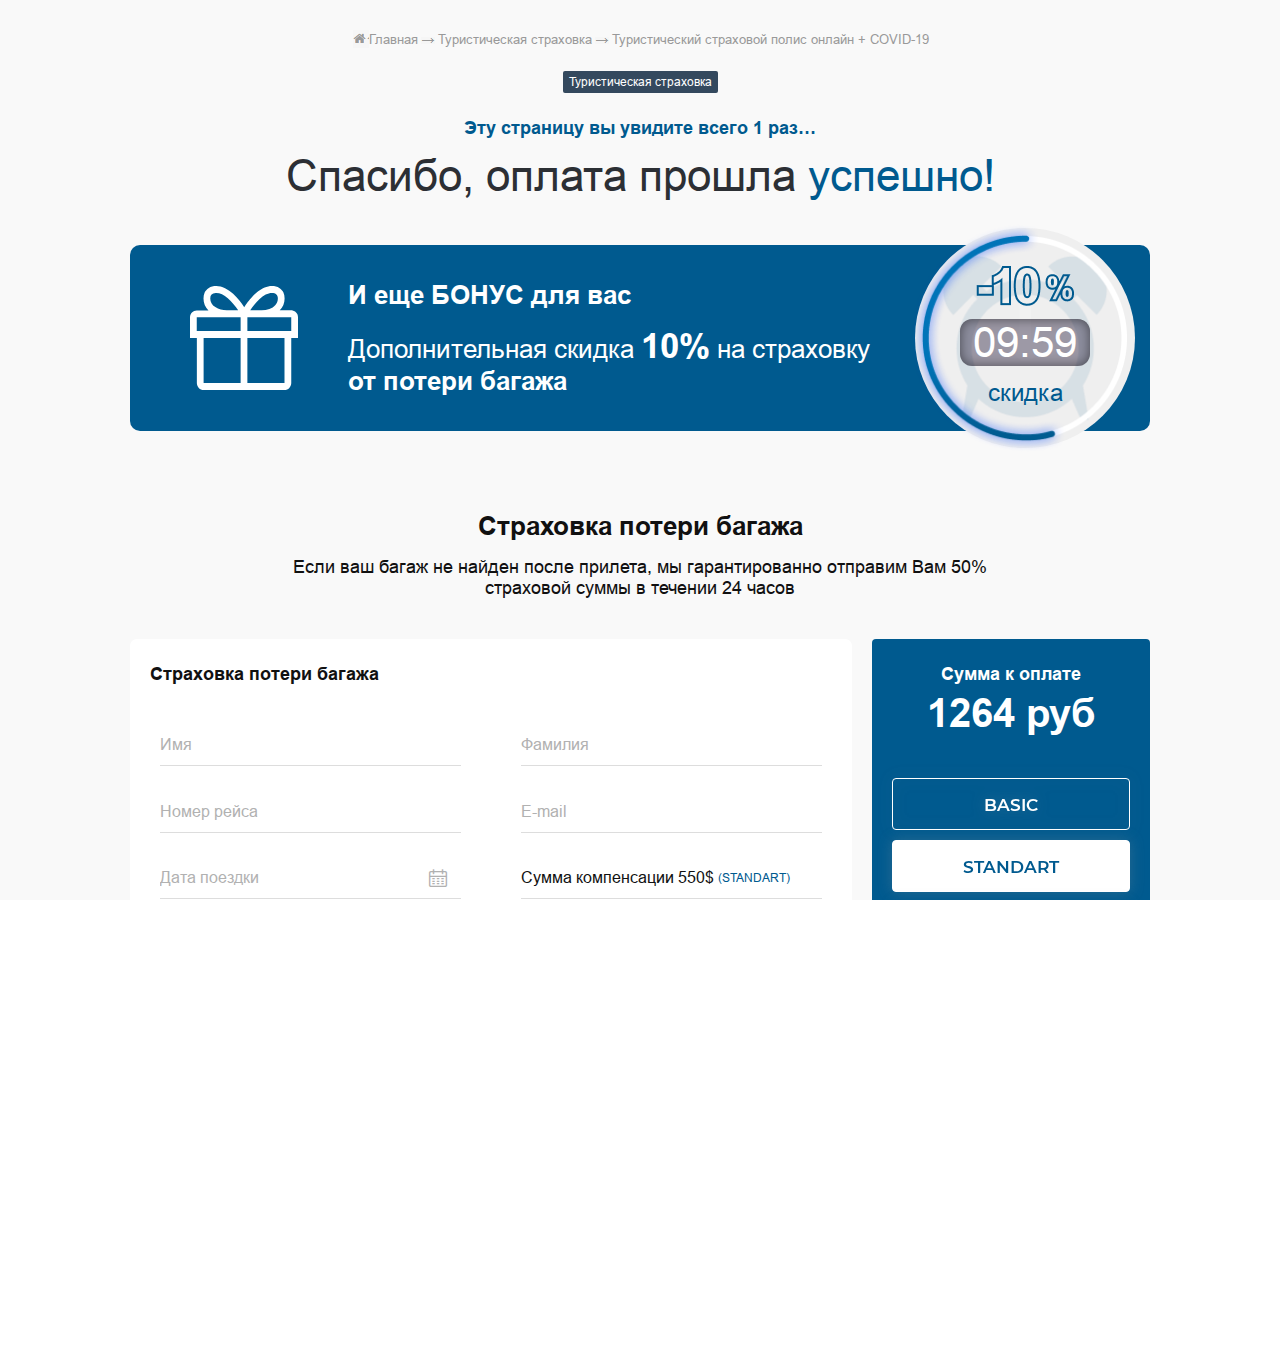
==== app/thank-you.html @ c6b610be "completed" ====
<!DOCTYPE html>
<html lang="ru">

<head>
	<meta charset="UTF-8">
	<meta name="viewport" content="width=device-width, initial-scale=1.0">
	<title>Главная</title>
	<link rel="stylesheet" href="css/style.min.css">
</head>

<body>

	<!-- WRAPPER start -->
	<div class="wrapper">

		<!-- MAIN start  -->
		<main class="main">

			<div class="container">

				<div class="breadcrumbs">
					<a href="#" class="breadcrumbs__link">Главная</a>
					<a href="#" class="breadcrumbs__link">Туристическая страховка</a>
					<a href="#" class="breadcrumbs__link">Туристический страховой полис онлайн + COVID-19</a>
				</div>

				<div class="banner">
					<p class="banner__short-descr h6">Туристическая страховка</p>
					<p class="banner__descr h4">Эту страницу вы увидите всего 1 раз…</p>
					<p class="banner__title h1">Спасибо, оплата прошла <span>успешно!</span>
					</p>

					<div class="bonus">
						<p class="bonus__title bonus__title--mobile h2">И еще БОНУС для вас</p>
						<div class="bonus__img">
							<img src="images/gift.svg" alt="">
						</div>
						<div class="bonus__text-block">
							<p class="bonus__title h2">И еще БОНУС для вас</p>
							<p class="bonus__descr h2">
								Дополнительная скидка <span>10%</span> на страховку
								<strong>от потери багажа</strong>
							</p>
						</div>
						<div class="bonus__timer timer">
							<div class="timer__content">
								<p class="timer__amount">
									<img src="images/discount.png" alt="">
								</p>
								<p class="timer__time">09:59</p>
								<p class="timer__descr">скидка</p>
							</div>
							<div class="timer__bg">
								<img src="images/timer.png" alt="">
							</div>
						</div>
					</div>

				</div>

				<div class="get-insurance get-insurance--page-thank-you">
					<p class="get-insurance__title h2">Страховка потери багажа</p>
					<p class="get-insurance__descr h4">Если ваш багаж не найден после прилета, мы гарантированно отправим Вам
						50% страховой суммы в течении 24 часов</p>
					<div class="get-insurance__form form-policy">
						<div class="form-policy__content">

							<div class="form-policy__main">
								<div class="form-policy__main-container">
									<div class="form-policy__main-header">
										<p class="form-policy__title h4">Страховка потери багажа</p>
									</div>
									<div class="form-policy__form form-policy__form--flex">
										<div class="form-policy__leftside">
											<div class="form-policy__input input__block">
												<div class="input__box">
													<input type="text" class="input" placeholder="Имя">
												</div>
												<p class="input__error h6">Имя введено некорректно</p>
											</div>
											<div class="form-policy__input input__block">
												<div class="input__box">
													<input type="text" class="input" placeholder="Номер рейса">
												</div>
												<p class="input__error h6">Номер рейса введен некорректно</p>
											</div>
											<div class="form-policy__input input__block">
												<div class="input__box select js-select js-calendar">
													<div class="select__head select__head--calendar js-select-head">
														<input type="text" name="departure" class="daterange-input"
															placeholder="Дата поездки">
														<span class="select__icon icon icon-calendar"></span>
													</div>
													<!-- <div class="select__body js-select-body">

													</div> -->
													<p class="input__error h6"></p>
												</div>
											</div>
										</div>
										<div class="form-policy__rightside">
											<div class="form-policy__input input__block">
												<div class="input__box">
													<input type="text" class="input" placeholder="Фамилия">
												</div>
												<p class="input__error h6">Фамилия введена некорректно</p>
											</div>
											<div class="form-policy__input input__block">
												<div class="input__box">
													<input type="text" class="input" placeholder="E-mail">
												</div>
												<p class="input__error h6">Электронный адрес заполнен некорректно</p>
											</div>
											<div class="form-policy__input form-policy__input--info input__block">
												<div class="input__box select">
													<div class="select__head">
														<p class="select__placeholder active">
															Сумма компенсации 550$
														</p>
														<span>(STANDART)</span>
													</div>
												</div>
											</div>
										</div>
									</div>
									<div class="form-policy__bottom-row">
										<div class="form-policy__check-box checkbox__block">
											<label class="checkbox__box">
												<div class="checkbox">
													<input type="checkbox" class="checkbox__none">
													<span class="checkbox__style"></span>
												</div>
												<p class="checkbox__text h5">Я принимаю условия договора</p>
											</label>
										</div>
										<button type="button"
											class="form-policy__btn-pay form-policy__btn-pay--desktop btn btn-primary">Оплатить</button>
									</div>
								</div>
								<div class="form-policy__buttons-block form-policy__buttons-block--mobile">
									<button type="button" class="form-policy__btn-pay btn btn-primary">Оплатить</button>
								</div>

							</div>

							<div class="form-policy__summary">
								<div class="form-policy__total-price form-policy-total-price">
									<p class="form-policy-total-price__title h4">Сумма к оплате</p>
									<p class="form-policy-total-price__amount">1264 руб</p>
								</div>
								<div class="form-policy-tariff">
									<button type="button" class="form-policy-tariff__item btn btn-secondary ">BASIC</button>
									<button type="button"
										class="form-policy-tariff__item btn btn-secondary active">STANDART</button>
									<button type="button" class="form-policy-tariff__item btn btn-secondary ">MAX</button>
								</div>
							</div>

						</div>
					</div>


				</div>

				<div class="email-question">
					<div class="email-question__img">
						<img src="images/email-open.png" alt="">
					</div>
					<div class="email-question__text-block">
						<p class="email-question__title h2">Что делать если письмо не пришло?
						</p>
						<p class="email-question__descr">По ошибке письмо могло попасть в папку <span>СПАМ</span> или
							<span>РЕКЛАМА</span>, нажмите на
							кнопку "не спам"
							и добавьте наш email в список контактов, тогд а письма точно не потеряются.
						</p>
						<a href="" class="email-question__link">Вы всегда сможете отписаться от рассылки.</a>
					</div>
				</div>

		</main>
		<!-- MAIN end -->

	</div>
	<!-- WRAPPER end -->



	<!-- SCRIPTS start  -->
	<script src="js/jquery.js"></script>
	<script src="js/moment.min.js"></script>
	<script src="js/simplebar.js"></script>
	<script src="js/daterangepicker.js"></script>
	<script src="js/main.js"></script>
	<!-- <script src="js/main.min.js"></script> -->



</body>

</html>
---- app/css/style.min.css ----
html{-webkit-box-sizing:border-box;box-sizing:border-box}*,*::after,*::before{-webkit-box-sizing:inherit;box-sizing:inherit}ul[class],ol[class]{padding:0}body,h1,h2,h3,h4,h5,h6,p,ul,ol,li,figure,figcaption,blockquote,dl,dd{margin:0}ul[class]{list-style:none}img{max-width:100%;display:block}input,button,textarea,select{font:inherit;outline:none}a{text-decoration:none;color:inherit}a :focus{outline:none;text-decoration:none;color:inherit}button,input{border:unset}input,textarea{border:unset;background:transparent}button{background:transparent;padding:unset;cursor:pointer}@font-face{font-family:"Montserrat";src:url("../fonts/Montserrat-Regular.woff2") format("woff2"),url("../fonts/Montserrat-Regular.woff") format("woff");font-weight:normal;font-style:normal;font-display:swap}@font-face{font-family:"Montserrat";src:url("../fonts/Montserrat-SemiBold.woff2") format("woff2"),url("../fonts/Montserrat-SemiBold.woff") format("woff");font-weight:600;font-style:normal;font-display:swap}@font-face{font-family:"Montserrat";src:url("../fonts/Montserrat-Bold.woff2") format("woff2"),url("../fonts/Montserrat-Bold.woff") format("woff");font-weight:bold;font-style:normal;font-display:swap}@font-face{font-family:"Arial";src:url("../fonts/ArialMT.woff2") format("woff2"),url("../fonts/ArialMT.woff") format("woff");font-weight:normal;font-style:normal;font-display:swap}@font-face{font-family:"Montserrat";src:url("../fonts/Montserrat-Medium.woff2") format("woff2"),url("../fonts/Montserrat-Medium.woff") format("woff");font-weight:500;font-style:normal;font-display:swap}@font-face{font-family:"Arial";src:url("../fonts/Arial-BoldMT.woff2") format("woff2"),url("../fonts/Arial-BoldMT.woff") format("woff");font-weight:bold;font-style:normal;font-display:swap}@font-face{font-family:"icon";src:url("../fonts/icon/fonts/icon.ttf?ek82yn") format("truetype"),url("../fonts/icon/fonts/icon.woff?ek82yn") format("woff"),url("../fonts/icon/fonts/icon.svg?ek82yn#icon") format("svg");font-weight:normal;font-style:normal;font-display:block}.icon{font-family:"icon" !important;speak:never;font-style:normal;font-weight:normal;font-variant:normal;text-transform:none;line-height:1;-webkit-font-smoothing:antialiased;-moz-osx-font-smoothing:grayscale}.icon-close:before{content:""}.icon-info:before{content:""}.icon-calendar:before{content:""}.icon-check:before{content:""}.icon-triangle-down:before{content:""}.icon-triangle-left:before{content:""}.icon-triangle-right:before{content:""}[data-simplebar]{position:relative;-webkit-box-orient:vertical;-webkit-box-direction:normal;-ms-flex-direction:column;flex-direction:column;-ms-flex-wrap:wrap;flex-wrap:wrap;-webkit-box-pack:start;-ms-flex-pack:start;justify-content:flex-start;-ms-flex-line-pack:start;align-content:flex-start;-webkit-box-align:start;-ms-flex-align:start;align-items:flex-start}.simplebar-wrapper{overflow:hidden;width:inherit;height:inherit;max-width:inherit;max-height:inherit}.simplebar-mask{direction:inherit;position:absolute;overflow:hidden;padding:0;margin:0;left:0;top:0;bottom:0;right:0;width:auto !important;height:auto !important;z-index:0}.simplebar-offset{direction:inherit !important;-webkit-box-sizing:inherit !important;box-sizing:inherit !important;resize:none !important;position:absolute;top:0;left:0;bottom:0;right:0;padding:0;margin:0;-webkit-overflow-scrolling:touch}.simplebar-content-wrapper{direction:inherit;-webkit-box-sizing:border-box !important;box-sizing:border-box !important;position:relative;display:block;height:100%;width:auto;max-width:100%;max-height:100%;scrollbar-width:none;-ms-overflow-style:none}.simplebar-content-wrapper::-webkit-scrollbar,.simplebar-hide-scrollbar::-webkit-scrollbar{width:0;height:0}.simplebar-content:before,.simplebar-content:after{content:" ";display:table}.simplebar-placeholder{max-height:100%;max-width:100%;width:100%;pointer-events:none}.simplebar-height-auto-observer-wrapper{-webkit-box-sizing:inherit !important;box-sizing:inherit !important;height:100%;width:100%;max-width:1px;position:relative;float:left;max-height:1px;overflow:hidden;z-index:-1;padding:0;margin:0;pointer-events:none;-webkit-box-flex:inherit;-ms-flex-positive:inherit;flex-grow:inherit;-ms-flex-negative:0;flex-shrink:0;-ms-flex-preferred-size:0;flex-basis:0}.simplebar-height-auto-observer{-webkit-box-sizing:inherit;box-sizing:inherit;display:block;opacity:0;position:absolute;top:0;left:0;height:1000%;width:1000%;min-height:1px;min-width:1px;overflow:hidden;pointer-events:none;z-index:-1}.simplebar-track{z-index:1;position:absolute;right:0;bottom:0;pointer-events:none;overflow:hidden}[data-simplebar].simplebar-dragging .simplebar-content{pointer-events:none;-moz-user-select:none;-ms-user-select:none;user-select:none;-webkit-user-select:none}[data-simplebar].simplebar-dragging .simplebar-track{pointer-events:all}.simplebar-scrollbar{position:absolute;left:0;right:0;min-height:10px}.simplebar-scrollbar:before{position:absolute;content:"";background:#000;border-radius:7px;left:2px;right:2px;opacity:0;-webkit-transition:opacity 0.2s linear;-o-transition:opacity 0.2s linear;transition:opacity 0.2s linear}.simplebar-scrollbar.simplebar-visible:before{opacity:0.5;-webkit-transition:opacity 0 linear;-o-transition:opacity 0 linear;transition:opacity 0 linear}.simplebar-track.simplebar-vertical{top:0;width:11px}.simplebar-track.simplebar-vertical .simplebar-scrollbar:before{top:2px;bottom:2px}.simplebar-track.simplebar-horizontal{left:0;height:11px}.simplebar-track.simplebar-horizontal .simplebar-scrollbar:before{height:100%;left:2px;right:2px}.simplebar-track.simplebar-horizontal .simplebar-scrollbar{right:auto;left:0;top:2px;height:7px;min-height:0;min-width:10px;width:auto}[data-simplebar-direction="rtl"] .simplebar-track.simplebar-vertical{right:auto;left:0}.hs-dummy-scrollbar-size{direction:rtl;position:fixed;opacity:0;visibility:hidden;height:500px;width:500px;overflow-y:hidden;overflow-x:scroll}.simplebar-hide-scrollbar{position:fixed;left:0;visibility:hidden;overflow-y:scroll;scrollbar-width:none;-ms-overflow-style:none}.daterangepicker{position:absolute;color:inherit;background-color:#fff;border-radius:4px;border:1px solid #ddd;width:278px;max-width:none;padding:0;margin-top:7px;top:100px;left:20px;z-index:3001;display:none;font-family:arial;font-size:15px;line-height:1em}.daterangepicker:before,.daterangepicker:after{position:absolute;display:inline-block;border-bottom-color:rgba(0,0,0,0.2);content:""}.daterangepicker:before{top:-7px;border-right:7px solid transparent;border-left:7px solid transparent;border-bottom:7px solid #ccc}.daterangepicker:after{top:-6px;border-right:6px solid transparent;border-bottom:6px solid #fff;border-left:6px solid transparent}.daterangepicker.opensleft:before{right:9px}.daterangepicker.opensleft:after{right:10px}.daterangepicker.openscenter:before{left:0;right:0;width:0;margin-left:auto;margin-right:auto}.daterangepicker.openscenter:after{left:0;right:0;width:0;margin-left:auto;margin-right:auto}.daterangepicker.opensright:before{left:9px}.daterangepicker.opensright:after{left:10px}.daterangepicker.drop-up{margin-top:-7px}.daterangepicker.drop-up:before{top:initial;bottom:-7px;border-bottom:initial;border-top:7px solid #ccc}.daterangepicker.drop-up:after{top:initial;bottom:-6px;border-bottom:initial;border-top:6px solid #fff}.daterangepicker.single .daterangepicker .ranges,.daterangepicker.single .drp-calendar{float:none}.daterangepicker.single .drp-selected{display:none}.daterangepicker.show-calendar .drp-calendar{display:block}.daterangepicker.show-calendar .drp-buttons{display:block}.daterangepicker.auto-apply .drp-buttons{display:none}.daterangepicker .drp-calendar{display:none;max-width:270px}.daterangepicker .drp-calendar.left{padding:8px 0 8px 8px}.daterangepicker .drp-calendar.right{padding:8px}.daterangepicker .drp-calendar.single .calendar-table{border:none}.daterangepicker .calendar-table .next span,.daterangepicker .calendar-table .prev span{color:#fff;border:solid #000;border-width:0 2px 2px 0;border-radius:0;display:inline-block;padding:3px}.daterangepicker .calendar-table .next span{-ms-transform:rotate(-45deg);transform:rotate(-45deg);-webkit-transform:rotate(-45deg)}.daterangepicker .calendar-table .prev span{-ms-transform:rotate(135deg);transform:rotate(135deg);-webkit-transform:rotate(135deg)}.daterangepicker .calendar-table th,.daterangepicker .calendar-table td{white-space:nowrap;text-align:center;vertical-align:middle;min-width:32px;width:32px;height:24px;line-height:24px;font-size:12px;border-radius:4px;border:1px solid transparent;white-space:nowrap;cursor:pointer}.daterangepicker .calendar-table{border:1px solid #fff;border-radius:4px;background-color:#fff}.daterangepicker .calendar-table table{width:100%;margin:0;border-spacing:0;border-collapse:collapse}.daterangepicker td.available:hover,.daterangepicker th.available:hover{background-color:#eee;border-color:transparent;color:inherit}.daterangepicker td.week,.daterangepicker th.week{font-size:80%;color:#ccc}.daterangepicker td.off,.daterangepicker td.off.in-range,.daterangepicker td.off.start-date,.daterangepicker td.off.end-date{background-color:#fff;border-color:transparent;color:#999}.daterangepicker td.in-range{background-color:#ebf4f8;border-color:transparent;color:#000;border-radius:0}.daterangepicker td.start-date{border-radius:4px 0 0 4px}.daterangepicker td.end-date{border-radius:0 4px 4px 0}.daterangepicker td.start-date.end-date{border-radius:4px}.daterangepicker td.active,.daterangepicker td.active:hover{background-color:#357ebd;border-color:transparent;color:#fff}.daterangepicker th.month{width:auto}.daterangepicker td.disabled,.daterangepicker option.disabled{color:#999;cursor:not-allowed;text-decoration:line-through}.daterangepicker select.monthselect,.daterangepicker select.yearselect{font-size:12px;padding:1px;height:auto;margin:0;cursor:default}.daterangepicker select.monthselect{margin-right:2%;width:56%}.daterangepicker select.yearselect{width:40%}.daterangepicker select.hourselect,.daterangepicker select.minuteselect,.daterangepicker select.secondselect,.daterangepicker select.ampmselect{width:50px;margin:0 auto;background:#eee;border:1px solid #eee;padding:2px;outline:0;font-size:12px}.daterangepicker .calendar-time{text-align:center;margin:4px auto 0;line-height:30px;position:relative}.daterangepicker .calendar-time select.disabled{color:#ccc;cursor:not-allowed}.daterangepicker .drp-buttons{clear:both;text-align:right;padding:8px;border-top:1px solid #ddd;display:none;line-height:12px;vertical-align:middle}.daterangepicker .drp-selected{display:inline-block;font-size:12px;padding-right:8px}.daterangepicker .drp-buttons .btn{margin-left:8px;font-size:12px;font-weight:700;padding:4px 8px}.daterangepicker.show-ranges.single.rtl .drp-calendar.left{border-right:1px solid #ddd}.daterangepicker.show-ranges.single.ltr .drp-calendar.left{border-left:1px solid #ddd}.daterangepicker.show-ranges.rtl .drp-calendar.right{border-right:1px solid #ddd}.daterangepicker.show-ranges.ltr .drp-calendar.left{border-left:1px solid #ddd}.daterangepicker .ranges{float:none;text-align:left;margin:0}.daterangepicker.show-calendar .ranges{margin-top:8px}.daterangepicker .ranges ul{list-style:none;margin:0 auto;padding:0;width:100%}.daterangepicker .ranges li{font-size:12px;padding:8px 12px;cursor:pointer}.daterangepicker .ranges li:hover{background-color:#eee}.daterangepicker .ranges li.active{background-color:#08c;color:#fff}@media (min-width: 564px){.daterangepicker{width:auto}.daterangepicker .ranges ul{width:140px}.daterangepicker.single .ranges ul{width:100%}.daterangepicker.single .drp-calendar.left{clear:none}.daterangepicker.single .ranges,.daterangepicker.single .drp-calendar{float:left}.daterangepicker{direction:ltr;text-align:left}.daterangepicker .drp-calendar.left{clear:left;margin-right:0}.daterangepicker .drp-calendar.left .calendar-table{border-right:none;border-top-right-radius:0;border-bottom-right-radius:0}.daterangepicker .drp-calendar.right{margin-left:0}.daterangepicker .drp-calendar.right .calendar-table{border-left:none;border-top-left-radius:0;border-bottom-left-radius:0}.daterangepicker .drp-calendar.left .calendar-table{padding-right:8px}.daterangepicker .ranges,.daterangepicker .drp-calendar{float:left}}@media (min-width: 730px){.daterangepicker .ranges{width:auto;float:left}.daterangepicker.rtl .ranges{float:right}.daterangepicker .drp-calendar.left{clear:none !important}}.item-banner__img,.form-policy-step__num,.timer,.timer__time{display:-webkit-box;display:-ms-flexbox;display:flex;-webkit-box-pack:center;-ms-flex-pack:center;justify-content:center;-webkit-box-align:center;-ms-flex-align:center;align-items:center}.h1{font-size:44px;color:#2c2f34;line-height:1.32}@media (max-width: 575.98px){.h1{font-size:28px;font-weight:normal}}.h2{font-weight:bold;font-size:26px}@media (max-width: 575.98px){.h2{font-size:21px;line-height:1.43}}.h3{font-weight:bold;font-size:24px}.h4{font-size:18px;font-weight:bold}@media (max-width: 575.98px){.h4{font-size:16px}}.h5{font-size:14px}.h6{font-size:12px}html,body{height:100%;font-family:"Arial";font-weight:normal;font-style:normal;font-size:16px;color:#111;overflow-x:hidden}@media (max-width: 575.98px){html,body{font-size:14px}}textarea{resize:none}.wrapper{display:-webkit-box;display:-ms-flexbox;display:flex;-webkit-box-orient:vertical;-webkit-box-direction:normal;-ms-flex-direction:column;flex-direction:column;min-height:100%}.main{-webkit-box-flex:1;-ms-flex:1 0 auto;flex:1 0 auto;position:relative;background:#f9f9f9}.footer{-webkit-box-flex:0;-ms-flex:0 0 auto;flex:0 0 auto}.container{max-width:1050px;margin:0 auto;padding:0px 15px;height:100%}input,textarea{-webkit-appearance:none;-moz-appearance:none;appearance:none;outline:none}.breadcrumbs{width:-webkit-max-content;width:-moz-max-content;width:max-content;max-width:100%;margin:32px auto 24px;display:-webkit-box;display:-ms-flexbox;display:flex;-webkit-box-align:center;-ms-flex-align:center;align-items:center;-webkit-box-pack:center;-ms-flex-pack:center;justify-content:center;-ms-flex-wrap:wrap;flex-wrap:wrap;row-gap:5px}@media (max-width: 575.98px){.breadcrumbs{margin-top:17px}}.breadcrumbs__link{-webkit-box-flex:0;-ms-flex:none;flex:none;font-size:13px;line-height:15px;color:#999999;position:relative}.breadcrumbs__link:first-child{padding-left:18px}.breadcrumbs__link:first-child::before{content:"";position:absolute;top:-2px;left:2px;width:16px;height:18px;background:url("../images/icon-house.png")}.breadcrumbs__link:not(:first-child){padding-left:20px}.breadcrumbs__link:not(:first-child)::before{content:"";position:absolute;top:5px;left:3px;width:14px;height:7px;background:url("../images/icon-arrow-right.png")}.input{width:100%;font-size:16px;height:41.4px}.input::-webkit-input-placeholder{color:#b1b1b1}.input::-moz-placeholder{color:#b1b1b1}.input:-ms-input-placeholder{color:#b1b1b1}.input::-ms-input-placeholder{color:#b1b1b1}.input::placeholder{color:#b1b1b1}.input,.input .select__head{padding:11px 16px 11px 0;border-bottom:1px solid #dddddd}.input__block{position:relative}.input__block--error .input{color:#f40000}.input__block--error .input__error{display:block}.input__block--success .input{color:#009229}.input__block--success .input__box .icon-check{display:block}.input__box{position:relative}.input__icon-success{position:absolute;-webkit-transform:translateY(-50%);-ms-transform:translateY(-50%);transform:translateY(-50%);top:50%;right:0;font-size:19px;color:#009229;display:none}.input__error{position:absolute;left:0;top:calc(100% + 4px);display:none;color:#f40000}.select{position:relative}.select.open .select__body{display:block}.select.open .select__icon.icon-triangle-down{-webkit-transform:rotate(-180deg);-ms-transform:rotate(-180deg);transform:rotate(-180deg)}.select__head{height:41.4px;font-size:16px;cursor:pointer;display:-webkit-box;display:-ms-flexbox;display:flex;-webkit-box-pack:justify;-ms-flex-pack:justify;justify-content:space-between;-webkit-box-align:center;-ms-flex-align:center;align-items:center;padding:11px 16px 11px 0;border-bottom:1px solid #dddddd}.select__head--calendar{position:relative;padding:unset}.select__head--calendar .daterange-input{padding:11px 30px 11px 0;width:100%}.select__head--calendar .daterange-input::-webkit-input-placeholder{color:#b1b1b1}.select__head--calendar .daterange-input::-moz-placeholder{color:#b1b1b1}.select__head--calendar .daterange-input:-ms-input-placeholder{color:#b1b1b1}.select__head--calendar .daterange-input::-ms-input-placeholder{color:#b1b1b1}.select__head--calendar .daterange-input::placeholder{color:#b1b1b1}.select__head--calendar .icon{position:absolute;-webkit-transform:translateY(-50%);-ms-transform:translateY(-50%);transform:translateY(-50%);top:50%;right:16px;pointer-events:none}.select__placeholder{color:#b1b1b1}.select__placeholder.active{color:#111}.select__icon{color:#b1b1b1;font-size:15px}.select__icon.icon-calendar{font-size:18px;margin-right:-2px}.select__body{position:absolute;right:0;left:0;top:calc(100% - 1px);z-index:20;background:#005a8f;color:#fff;border-radius:0 0 10px 10px;padding:10px 20px 10px;max-height:380px;display:-webkit-box;display:-ms-flexbox;display:flex;-webkit-box-orient:vertical;-webkit-box-direction:normal;-ms-flex-direction:column;flex-direction:column;display:none;overflow:hidden;-webkit-box-shadow:0px 5px 25px rgba(208,208,208,0.25);box-shadow:0px 5px 25px rgba(208,208,208,0.25)}.select__block{padding:12px 0;position:relative;display:-webkit-box;display:-ms-flexbox;display:flex;-webkit-box-orient:vertical;-webkit-box-direction:normal;-ms-flex-direction:column;flex-direction:column;-webkit-box-flex:1;-ms-flex:1 1 auto;flex:1 1 auto}.select__block:not(:last-child)::after{content:"";position:absolute;-webkit-transform:translateX(-50%);-ms-transform:translateX(-50%);transform:translateX(-50%);left:50%;bottom:0;width:195px;height:1px;background:#fff}.select__item{font-size:16px;cursor:pointer;padding:8px 0;text-align:center}.search-small{-webkit-box-flex:0;-ms-flex:0 0 auto;flex:0 0 auto;padding:10px;text-align:center;background:#fff;border-radius:3px;margin-bottom:14px;font-size:16px}.search-small::-webkit-input-placeholder{color:#dddddd}.search-small::-moz-placeholder{color:#dddddd}.search-small:-ms-input-placeholder{color:#dddddd}.search-small::-ms-input-placeholder{color:#dddddd}.search-small::placeholder{color:#dddddd}.search-small__container{overflow:hidden}.search-small__wrapper{max-height:200px;-webkit-box-flex:1;-ms-flex:1 1 auto;flex:1 1 auto;overflow-y:auto}.search-small__wrapper p{display:none}.search-small__wrapper p.show{display:block}.checkbox__block.active .checkbox__text{color:#111}.checkbox__box{cursor:pointer;display:-webkit-box;display:-ms-flexbox;display:flex;-webkit-box-align:center;-ms-flex-align:center;align-items:center}.checkbox__text{color:#b1b1b1}.checkbox__input{display:none;margin-top:12px;margin-bottom:5px}.checkbox{position:relative}.checkbox__none,.radio__none{position:absolute;width:1px;height:1px;overflow:hidden;clip:rect(0 0 0 0)}.checkbox__style{display:block;cursor:pointer;width:15px;height:15px;border:1.13263px solid #dddddd;margin-right:10px;border-radius:2.26525px}.checkbox__none:checked+.checkbox__style{background:url("../images/svg-icons/check.svg") 2px 2px/9px 8px no-repeat}.radio__style{position:relative;display:block;cursor:pointer}.radio__none:checked+.radio__style::before{content:" "}.simplebar-track.simplebar-vertical{background:#ccc9c9;border-radius:18px;width:5px}.simplebar-scrollbar:before{position:absolute;content:"";background:#ffffff;border-radius:18px;left:0;right:0;width:5px;opacity:1}.daterangepicker.show-calendar .drp-calendar.right{display:none}.daterangepicker.openscenter:after{display:none}.daterangepicker.openscenter:before{display:none}.available.off{display:table-cell !important}.daterangepicker .drp-calendar{width:100%;max-width:unset;background:#ffffff;-webkit-box-shadow:0px 5px 25px rgba(208,208,208,0.25);box-shadow:0px 5px 25px rgba(208,208,208,0.25);border-radius:14px;overflow:hidden}.daterangepicker .drp-calendar.left th.month{font-size:16px;font-family:"Arial";font-weight:400;color:#5a5a5a}.daterangepicker .calendar-table td{font-size:14px;line-height:18px;font-weight:400;letter-spacing:0.04em;font-family:"Arial";color:#5a5a5a;width:unset;height:unset}.daterangepicker .drp-calendar.left{padding:20px 82px;padding:0}@media (min-width: 564px){.daterangepicker .drp-calendar.left .calendar-table{padding-right:unset}.daterangepicker{width:100%}}.daterangepicker{width:100%;position:absolute;color:inherit;background-color:#fff;margin-left:-2px;border-radius:0;border:unset}.daterangepicker .drp-calendar.left .calendar-table{font-family:"Arial";display:-webkit-box;display:-ms-flexbox;display:flex;-webkit-box-pack:center;-ms-flex-pack:center;justify-content:center;-webkit-box-align:center;-ms-flex-align:center;align-items:center;width:100%;padding-top:11px;padding-bottom:14px}.daterangepicker td.start-date.end-date{background:#005a8f;border-radius:3px;border:none}.daterangepicker td.start-date{background:#005a8f;border-radius:3px;border:none;position:relative}.daterangepicker td.active,.daterangepicker td.active:hover{color:#fff;border-radius:3px;background:#005a8f}.daterangepicker td.weekend.available{color:#005a8f}.daterangepicker td.in-range{background:#f1f1f1}.daterangepicker td.in-range.active{background:#005a8f;color:#fff}.daterangepicker td.ends{color:#e2e2e2}.daterangepicker td.ends.weekend{color:rgba(90,168,235,0.5)}.table-condensed thead tr:first-child{position:relative}.daterangepicker .calendar-table .next,.daterangepicker .calendar-table .prev{position:absolute;z-index:30004;-webkit-transform:translateY(-50%);-ms-transform:translateY(-50%);transform:translateY(-50%);top:50%}.daterangepicker .calendar-table .next{right:35px}.daterangepicker .calendar-table .prev{left:35px}.daterangepicker .calendar-table .next span,.daterangepicker .calendar-table .prev span{border-color:#005a8f;position:relative;bottom:2px}.daterangepicker .calendar-table table{width:250px;border-collapse:separate;border-spacing:0 6px;height:150px}.off{display:table-cell !important}input{-webkit-box-sizing:border-box;box-sizing:border-box}.daterangepicker .calendar-table th{color:#5a5a5a;font-family:"Montserrat"}.daterangepicker:after,.daterangepicker:before{display:none}.daterangepicker .calendar-table td.today{position:relative}.btn{font-family:"Montserrat";padding:14px;border:1px solid;-webkit-box-sizing:border-box;box-sizing:border-box;-webkit-filter:drop-shadow(0px 0px 7px rgba(155,155,155,0.25));filter:drop-shadow(0px 0px 7px rgba(155,155,155,0.25));border-radius:4px;width:100%;font-weight:600;font-size:17.251px;line-height:23px;height:52px;-webkit-transition:0.25s ease-out;-o-transition:0.25s ease-out;transition:0.25s ease-out}.btn-primary{color:#fff;background:#005a8f;border-color:#005a8f}.btn-secondary{border-color:#fff;color:#fff}.btn-secondary.active{color:#005a8f;background:#fff}.btn-transparent{border-color:transparent;color:#005a8f}.popup{display:none;position:fixed;top:0;left:0;z-index:99999;width:100%;height:100vh}.popup__body{width:100%;height:100%;display:-webkit-box;display:-ms-flexbox;display:flex;-webkit-box-align:center;-ms-flex-align:center;align-items:center;-webkit-box-pack:center;-ms-flex-pack:center;justify-content:center}.banner{margin-bottom:80px}.banner__short-descr{padding:4px 6px;background:#34495e;border-radius:2px;width:-webkit-max-content;width:-moz-max-content;width:max-content;margin:0 auto 8px;color:#fff}@media (max-width: 575.98px){.banner__short-descr{margin-bottom:6px}}.banner__descr{text-align:center;color:#005a8f;margin:25px 0 8px}.banner__title{max-width:813px;margin:0 auto 40px;text-align:center}.banner__title span{color:#005a8f}@media (max-width: 575.98px){.banner__title{margin-bottom:30px}}.banner__items-wrapper{display:-webkit-box;display:-ms-flexbox;display:flex;width:100%;-ms-flex-wrap:wrap;flex-wrap:wrap;-webkit-box-pack:justify;-ms-flex-pack:justify;justify-content:space-between;row-gap:15px}@media (max-width: 991.98px){.banner__items-wrapper{-webkit-box-pack:space-evenly;-ms-flex-pack:space-evenly;justify-content:space-evenly}}.item-banner{display:-webkit-box;display:-ms-flexbox;display:flex;-webkit-box-align:center;-ms-flex-align:center;align-items:center;max-width:305px;-webkit-column-gap:20px;-moz-column-gap:20px;column-gap:20px}@media (max-width: 575.98px){.item-banner{max-width:275px}}.item-banner__img{width:99px;height:99px;border-radius:50%;background:#fff;-webkit-box-flex:0;-ms-flex:none;flex:none}@media (max-width: 575.98px){.item-banner__img{margin-right:25px;width:92px;height:92px}.item-banner__img img{-webkit-transform:scale(0.88);-ms-transform:scale(0.88);transform:scale(0.88)}}.item-banner__text-block{-webkit-box-flex:1;-ms-flex:1 1 auto;flex:1 1 auto}.item-banner__title{margin-bottom:5px;color:#2c2f34}.health-insurance{margin-bottom:80px}.health-insurance__title{max-width:480px;text-align:center;margin:0 auto 35px}@media (max-width: 575.98px){.health-insurance__title{margin-bottom:30px}}.health-insurance__program{margin-bottom:100px}.health-insurance__program--mobile{margin-bottom:80px}@media (min-width: 768px){.health-insurance__program--mobile{display:none}}.health-insurance__steps{display:-webkit-box;display:-ms-flexbox;display:flex;-webkit-box-align:center;-ms-flex-align:center;align-items:center;-webkit-box-pack:justify;-ms-flex-pack:justify;justify-content:space-between;gap:20px}@media (max-width: 991.98px){.health-insurance__steps{-ms-flex-wrap:wrap;flex-wrap:wrap;-webkit-box-pack:space-evenly;-ms-flex-pack:space-evenly;justify-content:space-evenly}}.card-program-full{background:#fff;border-radius:10px;overflow:hidden}@media (max-width: 767.98px){.card-program-full{display:none}}.card-program-full__header{padding:26px;background:#005a8f}.card-program-full__title{text-align:center;color:#fff}.card-program-full__body{padding:57px 60px 50px 50px}.card-program-full__about{display:-webkit-box;display:-ms-flexbox;display:flex;-webkit-box-pack:justify;-ms-flex-pack:justify;justify-content:space-between}.card-program-full__info{max-width:557px;display:-webkit-box;display:-ms-flexbox;display:flex;-webkit-box-pack:justify;-ms-flex-pack:justify;justify-content:space-between;padding-bottom:25px;-ms-flex-wrap:wrap;flex-wrap:wrap;width:100%;gap:20px;border-bottom:1px solid #9eb8de}.card-program-full__info-title{margin-bottom:5px}.card-program-full__info-definition{color:#005a8f}.card-program-full__btn-next{max-width:200px;-ms-flex-item-align:end;align-self:flex-end;margin-left:20px}.card-program-full__details{padding-top:25px}.card-program-full__details.open .card-program-full__details-body{display:-webkit-box;display:-ms-flexbox;display:flex}.card-program-full__details.open .card-program-full__details-btn-dropdown .icon-triangle-down{-webkit-transform:rotate(180deg);-ms-transform:rotate(180deg);transform:rotate(180deg)}.card-program-full__details-head{display:-webkit-box;display:-ms-flexbox;display:flex}.card-program-full__details-btn-dropdown{cursor:pointer;margin-right:60px;display:-webkit-box;display:-ms-flexbox;display:flex;-webkit-box-align:center;-ms-flex-align:center;align-items:center;font-weight:bold}.card-program-full__details-btn-dropdown .icon{margin-left:10px;font-size:14px}.card-program-full__public-contract{-webkit-text-decoration-line:underline;text-decoration-line:underline}.card-program-full__details-body{display:none;margin-top:25px}.card-program-full__details-wrapper{display:-webkit-box;display:-ms-flexbox;display:flex;-webkit-box-pack:justify;-ms-flex-pack:justify;justify-content:space-between}@media (max-width: 991.98px){.card-program-full__details-wrapper{-webkit-box-pack:start;-ms-flex-pack:start;justify-content:flex-start}}.card-program-full__details-section:not(:last-child){margin-right:25px}@media (max-width: 991.98px){.card-program-full__details-section:not(:last-child){margin-bottom:25px}}.card-program-full__details-title{color:#005a8f;margin-bottom:15px}.card-program-full__details-container{display:-webkit-box;display:-ms-flexbox;display:flex}@media (max-width: 991.98px){.card-program-full__details-container{-webkit-box-orient:vertical;-webkit-box-direction:normal;-ms-flex-direction:column;flex-direction:column}}.card-program-full__details-column:not(:last-child){margin-right:25px}@media (max-width: 991.98px){.card-program-full__details-column:not(:last-child){margin-bottom:10px}}.card-program-full__details-block:not(:last-child){margin-bottom:25px}.card-program-full__details-subtitle{margin-bottom:10px}.card-program-full__footer{background:#e2f4ff;padding:20px 60px}.card-program-full__options-title{margin-bottom:10px;color:#000}.card-program-full__options-body{display:-webkit-box;display:-ms-flexbox;display:flex;-webkit-box-align:center;-ms-flex-align:center;align-items:center;-ms-flex-wrap:wrap;flex-wrap:wrap;gap:10px 30px}.card-program-full__options-item{padding-left:21px;color:#000;position:relative;line-height:16px}.card-program-full__options-item::before{content:"";position:absolute;top:7px;left:9px;width:3px;height:3px;border-radius:50%;background:#000}.card-program-short{background:#fff;border-radius:7px;overflow:hidden}.card-program-short__header{padding:23px;background:#005a8f}.card-program-short__title{color:#fff;font-size:18px;line-height:42px;font-weight:bold;text-align:center}.card-program-short__body{padding:30px 30px 50px}.card-program-short__info{color:#000;text-align:center}.card-program-short__info-amount{line-height:30px;font-size:14px}.card-program-short__info-sum{font-weight:bold;font-size:26px}.card-program-short__info-descr{font-size:14px}.card-program-short__items{margin-bottom:20px}.card-program-short__btn-arrange{max-width:270px;margin:0 auto 20px}.card-program-short__descr{color:#000;font-family:"Montserrat"}.card-program-short__footer{padding:20px 30px;background:#efefef}.card-program-short__options{color:#000}.card-program-short__options-title{font-weight:bold;font-size:16px;margin-bottom:15px}.card-program-short__options-body{display:-webkit-box;display:-ms-flexbox;display:flex;-webkit-box-orient:vertical;-webkit-box-direction:normal;-ms-flex-direction:column;flex-direction:column;row-gap:12px}.card-program-short__options-item{font-size:15px;padding-left:21px;position:relative;line-height:17px;color:#5a5a5a}.card-program-short__options-item::before{content:"";position:absolute;top:7px;left:9px;width:3px;height:3px;border-radius:50%;background:#000}.card-program-short__options-item span{display:inline-block}.card-program-short__options-item--flex{display:-webkit-box;display:-ms-flexbox;display:flex;-webkit-box-align:center;-ms-flex-align:center;align-items:center}.card-program-short__options-info{font-size:16px;margin-left:10px;cursor:pointer}.card-program-short-dropdown{color:#000}.card-program-short-dropdown__large{padding:15px 0}.card-program-short-dropdown__large:not(:last-child){margin-bottom:5px;border-bottom:1px solid #005a8f}.card-program-short-dropdown__large.open .card-program-short-dropdown__large-head .icon-status::after{display:none}.card-program-short-dropdown__large-head{cursor:pointer;padding-left:34px;position:relative;font-size:16px;font-weight:bold;position:relative}.card-program-short-dropdown__large-head .icon-status{width:13px;height:13px;position:absolute;-webkit-transform:translateY(-50%);-ms-transform:translateY(-50%);transform:translateY(-50%);top:45%;left:0}.card-program-short-dropdown__large-head .icon-status::before{content:"";position:absolute;-webkit-transform:translate(0, -50%);-ms-transform:translate(0, -50%);transform:translate(0, -50%);top:50%;left:0;right:0;height:2px;width:100%;background:#000;border-radius:40px}.card-program-short-dropdown__large-head .icon-status::after{content:"";position:absolute;-webkit-transform:translate(-50%, 0);-ms-transform:translate(-50%, 0);transform:translate(-50%, 0);top:0;bottom:0;left:50%;width:2px;height:100%;background:#000;border-radius:40px}.card-program-short-dropdown__large-body{margin-top:15px;display:none}.card-program-short-dropdown__small:not(:last-child){margin-bottom:15px}.card-program-short-dropdown__small.open .card-program-short-dropdown__small-head .icon{-webkit-transform:translateY(-50%) rotate(180deg);-ms-transform:translateY(-50%) rotate(180deg);transform:translateY(-50%) rotate(180deg)}.card-program-short-dropdown__small-head{cursor:pointer;padding-left:34px;position:relative;font-size:16px}.card-program-short-dropdown__small-head .icon{font-size:16px;position:absolute;-webkit-transform:translateY(-50%);-ms-transform:translateY(-50%);transform:translateY(-50%);top:45%;left:8px}.card-program-short-dropdown__small-body{margin-top:10px;display:none}.card-program-short-dropdown__small-item{padding-left:34px;line-height:1.57}.card-program-short-dropdown__small-item:not(:last-child){margin-bottom:10px}.item-step{background:#005a8f;border-radius:6px;height:180px;display:-webkit-box;display:-ms-flexbox;display:flex;-webkit-box-orient:vertical;-webkit-box-direction:normal;-ms-flex-direction:column;flex-direction:column;-webkit-box-pack:justify;-ms-flex-pack:justify;justify-content:space-between;position:relative;max-width:220px;padding:20px 10px}.item-step__num{position:absolute;top:5px;right:16px;font-weight:bold;font-size:45.4286px;line-height:66px;color:#fff;opacity:0.2}.item-step__img{margin-bottom:10px}.item-step__text{color:#fff;line-height:1.44;text-align:center}.get-insurance{margin-bottom:80px}.get-insurance__title{margin-bottom:60px;text-align:center}@media (max-width: 575.98px){.get-insurance__title{margin-bottom:30px}}.get-insurance--page-thank-you .get-insurance__title{margin-bottom:15px}@media (max-width: 575.98px){.get-insurance--page-thank-you .get-insurance__title{margin-bottom:10px}}.get-insurance--page-thank-you .form-policy__main{-webkit-box-flex:1;-ms-flex:1 1 auto;flex:1 1 auto;max-width:unset}.get-insurance--page-thank-you .form-policy__summary{-webkit-box-flex:0;-ms-flex:none;flex:none;height:unset;max-height:unset}.get-insurance--page-thank-you .form-policy__main-container{padding:25px 20px}.get-insurance--page-thank-you .form-policy__input:not(:last-child){margin-bottom:25px}.get-insurance__descr{max-width:783px;text-align:center;font-weight:400;margin:0 auto 40px;color:#111111}@media (max-width: 991.98px){.form-policy__steps{display:none}}.form-policy__step-one{display:-webkit-box;display:-ms-flexbox;display:flex;-webkit-box-pack:justify;-ms-flex-pack:justify;justify-content:space-between}.form-policy__step-one .form-policy__btn-back{visibility:hidden}.form-policy__step-two{display:-webkit-box;display:-ms-flexbox;display:flex;display:none;-webkit-box-pack:justify;-ms-flex-pack:justify;justify-content:space-between}.form-policy__step-two .form-policy__main-header{margin-bottom:10px}.form-policy__step-two .form-policy__input-container{margin-bottom:25px}.form-policy__step-two .form-policy__main-container{padding-bottom:27px}.form-policy__step-three{display:-webkit-box;display:-ms-flexbox;display:flex;-webkit-box-pack:justify;-ms-flex-pack:justify;justify-content:space-between;display:none}.form-policy__step-three .form-policy__main-header{margin-bottom:15px}.form-policy__step-three .form-policy__main-container{padding-bottom:30px}.form-policy__content{display:-webkit-box;display:-ms-flexbox;display:flex;-webkit-box-flex:1;-ms-flex:1;flex:1}@media (max-width: 767.98px){.form-policy__content{-webkit-box-orient:vertical;-webkit-box-direction:reverse;-ms-flex-direction:column-reverse;flex-direction:column-reverse;-webkit-box-align:center;-ms-flex-align:center;align-items:center;row-gap:25px}}.form-policy__summary{border-radius:4px;background:#005a8f;max-width:278px;-webkit-box-flex:0;-ms-flex:0 1 278px;flex:0 1 278px;width:100%;padding:25px 20px 30px;color:#fff;display:-webkit-box;display:-ms-flexbox;display:flex;-webkit-box-orient:vertical;-webkit-box-direction:normal;-ms-flex-direction:column;flex-direction:column;height:calc(100% - 72px);max-height:500px;min-height:310px}@media (max-width: 767.98px){.form-policy__summary{-webkit-box-flex:0;-ms-flex:none;flex:none;height:unset}}@media (max-width: 575.98px){.form-policy__summary{max-width:unset}}.form-policy__more-details{-webkit-text-decoration-line:underline;text-decoration-line:underline;font-family:"Montserrat";width:-webkit-max-content;width:-moz-max-content;width:max-content;margin:auto auto 0}.form-policy__total-price:not(:last-child){margin-bottom:42px}.form-policy__buttons-block{display:-webkit-box;display:-ms-flexbox;display:flex;-webkit-column-gap:20px;-moz-column-gap:20px;column-gap:20px;margin-top:20px}@media (max-width: 575.98px){.form-policy__buttons-block{margin-top:25px;-webkit-box-orient:vertical;-webkit-box-direction:reverse;-ms-flex-direction:column-reverse;flex-direction:column-reverse;row-gap:10px;-webkit-box-align:center;-ms-flex-align:center;align-items:center}.form-policy__buttons-block .btn{max-width:225px}}@media (min-width: 576px){.form-policy__buttons-block--mobile{display:none}}.form-policy__main{width:100%;max-width:427px;margin-right:20px}@media (max-width: 767.98px){.form-policy__main{margin-right:unset}}.form-policy__main-container{background:#fff;border-radius:6.79576px;position:relative;padding:15px 20px 50px}@media (max-width: 575.98px){.form-policy__main-container{padding:15px 15px 25px 25px}}.form-policy__form{padding:0 33px}@media (max-width: 575.98px){.form-policy__form{padding:0 10px 0 0}}.form-policy__form--flex{display:-webkit-box;display:-ms-flexbox;display:flex;-webkit-column-gap:60px;-moz-column-gap:60px;column-gap:60px;padding:0 10px;margin-bottom:35px}@media (max-width: 991.98px){.form-policy__form--flex{-webkit-box-orient:vertical;-webkit-box-direction:normal;-ms-flex-direction:column;flex-direction:column}}.form-policy__btn-pay{max-width:200px}@media (max-width: 575.98px){.form-policy__btn-pay--desktop{display:none}}.form-policy__bottom-row{display:-webkit-box;display:-ms-flexbox;display:flex;-webkit-box-pack:justify;-ms-flex-pack:justify;justify-content:space-between;-webkit-box-align:center;-ms-flex-align:center;align-items:center}.form-policy__bottom-row .form-policy__check-box{margin-bottom:unset !important}.form-policy__leftside{-webkit-box-flex:1;-ms-flex:1 1 50%;flex:1 1 50%}@media (max-width: 991.98px){.form-policy__leftside{margin-bottom:25px}}.form-policy__rightside{-webkit-box-flex:1;-ms-flex:1 1 50%;flex:1 1 50%}.form-policy__main-header{display:-webkit-box;display:-ms-flexbox;display:flex;-webkit-box-pack:justify;-ms-flex-pack:justify;justify-content:space-between;-webkit-box-align:center;-ms-flex-align:center;align-items:center;margin-bottom:40px}.form-policy__step-num{font-size:35px;text-transform:uppercase;color:#5a5a5a;opacity:0.2;font-weight:700}@media (max-width: 575.98px){.form-policy__step-num{font-size:30px}}.form-policy__title{font-weight:700;font-size:18px}.form-policy__subtitle{font-weight:bold;margin-bottom:10px;font-size:16px}.form-policy__subtitle--center{text-align:center}.form-policy__descr{color:#005a8f;margin-bottom:20px}.form-policy__input-container{margin-bottom:30px}.form-policy__input:not(:last-child){margin-bottom:13px}.form-policy__input--info .select__head{-ms-flex-wrap:wrap;flex-wrap:wrap;color:#005a8f;-webkit-box-pack:start;-ms-flex-pack:start;justify-content:flex-start;-webkit-box-align:center;-ms-flex-align:center;align-items:center;padding:unset;cursor:default}.form-policy__input--info .select__head .select__placeholder{margin-right:4px}.form-policy__input--info .select__head span{font-size:12px}.form-policy__input--info .select__head*{-webkit-box-flex:0;-ms-flex:none;flex:none}.form-policy__check-box:not(:last-child){margin-bottom:20px}.form-policy__btn-add-tourist{font-weight:bold;color:#005a8f}.form-policy__participants{display:none;margin-bottom:25px}.form-policy__participants .form-policy__subtitle{margin-bottom:20px}.form-policy__tourist.to-clone{display:none}.form-policy__tourist:not(:last-child){margin-bottom:24px}.form-policy__tourist-head{display:-webkit-box;display:-ms-flexbox;display:flex;-webkit-box-pack:justify;-ms-flex-pack:justify;justify-content:space-between;-webkit-box-align:center;-ms-flex-align:center;align-items:center;margin-bottom:4px}.form-policy__tourist-delete{color:#005a8f}.form-policy__tourist-delete-icon{font-size:12px}.form-policy__info:not(:last-child){margin-bottom:35px}.form-policy__info-row{display:-webkit-box;display:-ms-flexbox;display:flex;-webkit-box-pack:justify;-ms-flex-pack:justify;justify-content:space-between;padding:11px 0;border-bottom:1px solid #dddddd}.form-policy__info-row:not(:last-child){margin-bottom:14px}.form-policy__info-term{margin-right:10px;color:#b1b1b1}.form-policy__info-value{color:#005a8f}.form-policy__info-block{border-bottom:1px solid #dddddd}.form-policy__info-block:not(:last-child){margin-bottom:20px}.form-policy__info-row--simple{display:-webkit-box;display:-ms-flexbox;display:flex;-webkit-box-pack:justify;-ms-flex-pack:justify;justify-content:space-between;margin-bottom:15px}.form-policy-total-price{font-weight:700;text-align:center}.form-policy-total-price__title{font-size:18px;margin-bottom:6px}.form-policy-total-price__amount{font-size:40px}.form-policy-tariff__title{font-size:18px;font-weight:700;margin-bottom:15px;text-align:center}.form-policy-tariff__item:not(:last-child){margin-bottom:10px}@media (max-width: 575.98px){.form-policy-tariff__item{max-width:240px;margin-left:auto;margin-right:auto;display:block}}.form-policy-step{display:-webkit-box;display:-ms-flexbox;display:flex;-webkit-box-align:center;-ms-flex-align:center;align-items:center;max-width:195px;opacity:0.2}.form-policy-step:not(:last-child){margin-bottom:24px}.form-policy-step.active{opacity:1}.form-policy-step__num{width:75px;height:75px;border-radius:50%;background:#005a8f;margin-right:10px;color:#fff;font-size:35px;font-weight:700;-webkit-box-flex:0;-ms-flex:none;flex:none}.form-policy-step__text-block{color:#000}.form-policy-step__title{font-weight:700;margin-bottom:4px}.faq{margin-bottom:80px}.faq__title{text-align:center;margin-bottom:40px}.accordion:not(:last-child){margin-bottom:5px}.accordion.open .accordion__icon::after{display:none}.accordion__head{cursor:pointer;border-bottom:1px solid #e0e0e0;position:relative;padding-left:25px;padding-top:15px;padding-bottom:15px}.accordion__icon{width:13px;height:13px;position:absolute;top:18px;left:0}@media (max-width: 575.98px){.accordion__icon{top:17px}}.accordion__icon::before{content:"";position:absolute;-webkit-transform:translate(0, -50%);-ms-transform:translate(0, -50%);transform:translate(0, -50%);top:50%;left:0;right:0;height:2px;width:100%;background:#000;border-radius:40px}.accordion__icon::after{content:"";position:absolute;-webkit-transform:translate(-50%, 0);-ms-transform:translate(-50%, 0);transform:translate(-50%, 0);top:0;bottom:0;left:50%;width:2px;height:100%;background:#000;border-radius:40px}.accordion__body{display:none;padding-left:25px;padding-top:10px}.bonus{display:-webkit-box;display:-ms-flexbox;display:flex;-webkit-box-align:center;-ms-flex-align:center;align-items:center;background:#005a8f;border-radius:10px;padding:0 15px 0 60px}@media (max-width: 991.98px){.bonus{padding-left:20px}}@media (max-width: 767.98px){.bonus{padding:30px 15px 0;-webkit-box-orient:vertical;-webkit-box-direction:normal;-ms-flex-direction:column;flex-direction:column;text-align:center;row-gap:25px;margin-bottom:160px}}.bonus__img{margin-right:50px;-webkit-box-flex:0;-ms-flex:none;flex:none}@media (max-width: 991.98px){.bonus__img{margin-right:20px}}@media (max-width: 767.98px){.bonus__img{margin-right:unset}}.bonus__text-block{margin-right:27px;color:#fff}@media (max-width: 767.98px){.bonus__text-block{margin-right:unset}}.bonus__title{margin-bottom:15px;color:#fff}@media (max-width: 767.98px){.bonus__title{display:none}}@media (min-width: 768px){.bonus__title--mobile{display:none}}@media (max-width: 767.98px){.bonus__title--mobile{display:block}}.bonus__descr{font-weight:400}.bonus__descr span{font-size:35px;font-weight:700}@media (max-width: 575.98px){.bonus__descr span{font-size:21px}}.bonus__timer{margin-top:-17px;margin-bottom:-17px}@media (max-width: 767.98px){.bonus__timer{margin-top:5px;margin-bottom:-90px}}.timer{width:220px;height:220px;border-radius:50%;background:#efefef;-webkit-box-flex:0;-ms-flex:none;flex:none;position:relative}.timer__content{position:relative;z-index:20;display:-webkit-box;display:-ms-flexbox;display:flex;-webkit-box-orient:vertical;-webkit-box-direction:normal;-ms-flex-direction:column;flex-direction:column;-webkit-box-align:center;-ms-flex-align:center;align-items:center}.timer__amount{margin-bottom:12px}.timer__time{width:130px;height:47px;font-size:42px;color:#fff;background:rgba(29,21,53,0.4);-webkit-box-shadow:inset 0px 0px 12.2222px rgba(0,0,0,0.5);box-shadow:inset 0px 0px 12.2222px rgba(0,0,0,0.5);border-radius:12.2222px;margin-bottom:8px}.timer__descr{font-size:24px;line-height:37px;color:#005a8f}.timer__bg{position:absolute;top:-5px;left:-5px;bottom:-5px;right:7px}.email-question{max-width:860px;display:-webkit-box;display:-ms-flexbox;display:flex;-webkit-box-align:center;-ms-flex-align:center;align-items:center;margin:0 auto 160px;gap:20px 50px}@media (max-width: 575.98px){.email-question{-webkit-box-orient:vertical;-webkit-box-direction:reverse;-ms-flex-direction:column-reverse;flex-direction:column-reverse;-webkit-box-align:start;-ms-flex-align:start;align-items:flex-start;margin-bottom:80px}}.email-question__img{-webkit-box-flex:0;-ms-flex:none;flex:none}.email-question__title{margin-bottom:10px}@media (max-width: 575.98px){.email-question__title{text-align:center;margin-bottom:15px}}.email-question__descr span{color:#005a8f}.email-question__descr,.email-question__link{color:#111111;font-size:16px;line-height:1.5}.email-question__link{-webkit-text-decoration-line:underline;text-decoration-line:underline}
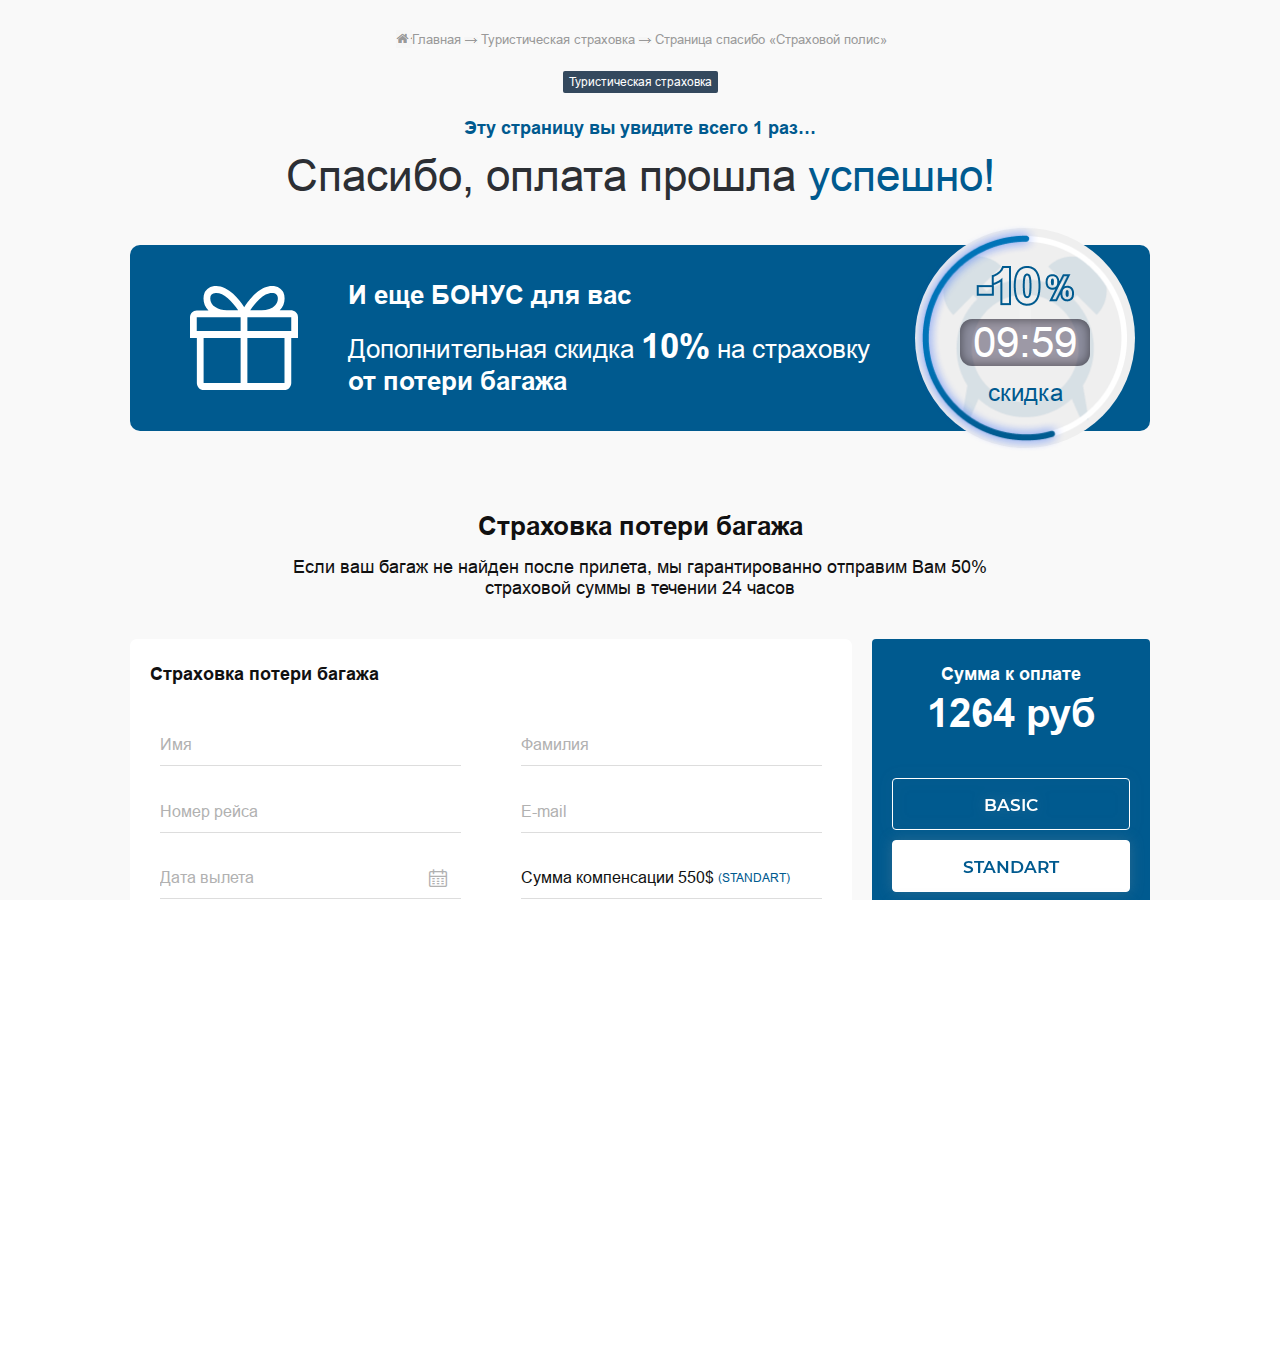
==== commit b0609914: "fix" ====
--- a/app/thank-you.html
+++ b/app/thank-you.html
@@ -21,7 +21,7 @@
 				<div class="breadcrumbs">
 					<a href="#" class="breadcrumbs__link">Главная</a>
 					<a href="#" class="breadcrumbs__link">Туристическая страховка</a>
-					<a href="#" class="breadcrumbs__link">Туристический страховой полис онлайн + COVID-19</a>
+					<a href="#" class="breadcrumbs__link">Страница спасибо «Страховой полис»</a>
 				</div>
 
 				<div class="banner">
@@ -88,7 +88,7 @@
 												<div class="input__box select js-select js-calendar">
 													<div class="select__head select__head--calendar js-select-head">
 														<input type="text" name="departure" class="daterange-input"
-															placeholder="Дата поездки">
+															placeholder="Дата вылета">
 														<span class="select__icon icon icon-calendar"></span>
 													</div>
 													<!-- <div class="select__body js-select-body">
--- a/app/css/style.min.css
+++ b/app/css/style.min.css
@@ -1 +1 @@
-html{-webkit-box-sizing:border-box;box-sizing:border-box}*,*::after,*::before{-webkit-box-sizing:inherit;box-sizing:inherit}ul[class],ol[class]{padding:0}body,h1,h2,h3,h4,h5,h6,p,ul,ol,li,figure,figcaption,blockquote,dl,dd{margin:0}ul[class]{list-style:none}img{max-width:100%;display:block}input,button,textarea,select{font:inherit;outline:none}a{text-decoration:none;color:inherit}a :focus{outline:none;text-decoration:none;color:inherit}button,input{border:unset}input,textarea{border:unset;background:transparent}button{background:transparent;padding:unset;cursor:pointer}@font-face{font-family:"Montserrat";src:url("../fonts/Montserrat-Regular.woff2") format("woff2"),url("../fonts/Montserrat-Regular.woff") format("woff");font-weight:normal;font-style:normal;font-display:swap}@font-face{font-family:"Montserrat";src:url("../fonts/Montserrat-SemiBold.woff2") format("woff2"),url("../fonts/Montserrat-SemiBold.woff") format("woff");font-weight:600;font-style:normal;font-display:swap}@font-face{font-family:"Montserrat";src:url("../fonts/Montserrat-Bold.woff2") format("woff2"),url("../fonts/Montserrat-Bold.woff") format("woff");font-weight:bold;font-style:normal;font-display:swap}@font-face{font-family:"Arial";src:url("../fonts/ArialMT.woff2") format("woff2"),url("../fonts/ArialMT.woff") format("woff");font-weight:normal;font-style:normal;font-display:swap}@font-face{font-family:"Montserrat";src:url("../fonts/Montserrat-Medium.woff2") format("woff2"),url("../fonts/Montserrat-Medium.woff") format("woff");font-weight:500;font-style:normal;font-display:swap}@font-face{font-family:"Arial";src:url("../fonts/Arial-BoldMT.woff2") format("woff2"),url("../fonts/Arial-BoldMT.woff") format("woff");font-weight:bold;font-style:normal;font-display:swap}@font-face{font-family:"icon";src:url("../fonts/icon/fonts/icon.ttf?ek82yn") format("truetype"),url("../fonts/icon/fonts/icon.woff?ek82yn") format("woff"),url("../fonts/icon/fonts/icon.svg?ek82yn#icon") format("svg");font-weight:normal;font-style:normal;font-display:block}.icon{font-family:"icon" !important;speak:never;font-style:normal;font-weight:normal;font-variant:normal;text-transform:none;line-height:1;-webkit-font-smoothing:antialiased;-moz-osx-font-smoothing:grayscale}.icon-close:before{content:""}.icon-info:before{content:""}.icon-calendar:before{content:""}.icon-check:before{content:""}.icon-triangle-down:before{content:""}.icon-triangle-left:before{content:""}.icon-triangle-right:before{content:""}[data-simplebar]{position:relative;-webkit-box-orient:vertical;-webkit-box-direction:normal;-ms-flex-direction:column;flex-direction:column;-ms-flex-wrap:wrap;flex-wrap:wrap;-webkit-box-pack:start;-ms-flex-pack:start;justify-content:flex-start;-ms-flex-line-pack:start;align-content:flex-start;-webkit-box-align:start;-ms-flex-align:start;align-items:flex-start}.simplebar-wrapper{overflow:hidden;width:inherit;height:inherit;max-width:inherit;max-height:inherit}.simplebar-mask{direction:inherit;position:absolute;overflow:hidden;padding:0;margin:0;left:0;top:0;bottom:0;right:0;width:auto !important;height:auto !important;z-index:0}.simplebar-offset{direction:inherit !important;-webkit-box-sizing:inherit !important;box-sizing:inherit !important;resize:none !important;position:absolute;top:0;left:0;bottom:0;right:0;padding:0;margin:0;-webkit-overflow-scrolling:touch}.simplebar-content-wrapper{direction:inherit;-webkit-box-sizing:border-box !important;box-sizing:border-box !important;position:relative;display:block;height:100%;width:auto;max-width:100%;max-height:100%;scrollbar-width:none;-ms-overflow-style:none}.simplebar-content-wrapper::-webkit-scrollbar,.simplebar-hide-scrollbar::-webkit-scrollbar{width:0;height:0}.simplebar-content:before,.simplebar-content:after{content:" ";display:table}.simplebar-placeholder{max-height:100%;max-width:100%;width:100%;pointer-events:none}.simplebar-height-auto-observer-wrapper{-webkit-box-sizing:inherit !important;box-sizing:inherit !important;height:100%;width:100%;max-width:1px;position:relative;float:left;max-height:1px;overflow:hidden;z-index:-1;padding:0;margin:0;pointer-events:none;-webkit-box-flex:inherit;-ms-flex-positive:inherit;flex-grow:inherit;-ms-flex-negative:0;flex-shrink:0;-ms-flex-preferred-size:0;flex-basis:0}.simplebar-height-auto-observer{-webkit-box-sizing:inherit;box-sizing:inherit;display:block;opacity:0;position:absolute;top:0;left:0;height:1000%;width:1000%;min-height:1px;min-width:1px;overflow:hidden;pointer-events:none;z-index:-1}.simplebar-track{z-index:1;position:absolute;right:0;bottom:0;pointer-events:none;overflow:hidden}[data-simplebar].simplebar-dragging .simplebar-content{pointer-events:none;-moz-user-select:none;-ms-user-select:none;user-select:none;-webkit-user-select:none}[data-simplebar].simplebar-dragging .simplebar-track{pointer-events:all}.simplebar-scrollbar{position:absolute;left:0;right:0;min-height:10px}.simplebar-scrollbar:before{position:absolute;content:"";background:#000;border-radius:7px;left:2px;right:2px;opacity:0;-webkit-transition:opacity 0.2s linear;-o-transition:opacity 0.2s linear;transition:opacity 0.2s linear}.simplebar-scrollbar.simplebar-visible:before{opacity:0.5;-webkit-transition:opacity 0 linear;-o-transition:opacity 0 linear;transition:opacity 0 linear}.simplebar-track.simplebar-vertical{top:0;width:11px}.simplebar-track.simplebar-vertical .simplebar-scrollbar:before{top:2px;bottom:2px}.simplebar-track.simplebar-horizontal{left:0;height:11px}.simplebar-track.simplebar-horizontal .simplebar-scrollbar:before{height:100%;left:2px;right:2px}.simplebar-track.simplebar-horizontal .simplebar-scrollbar{right:auto;left:0;top:2px;height:7px;min-height:0;min-width:10px;width:auto}[data-simplebar-direction="rtl"] .simplebar-track.simplebar-vertical{right:auto;left:0}.hs-dummy-scrollbar-size{direction:rtl;position:fixed;opacity:0;visibility:hidden;height:500px;width:500px;overflow-y:hidden;overflow-x:scroll}.simplebar-hide-scrollbar{position:fixed;left:0;visibility:hidden;overflow-y:scroll;scrollbar-width:none;-ms-overflow-style:none}.daterangepicker{position:absolute;color:inherit;background-color:#fff;border-radius:4px;border:1px solid #ddd;width:278px;max-width:none;padding:0;margin-top:7px;top:100px;left:20px;z-index:3001;display:none;font-family:arial;font-size:15px;line-height:1em}.daterangepicker:before,.daterangepicker:after{position:absolute;display:inline-block;border-bottom-color:rgba(0,0,0,0.2);content:""}.daterangepicker:before{top:-7px;border-right:7px solid transparent;border-left:7px solid transparent;border-bottom:7px solid #ccc}.daterangepicker:after{top:-6px;border-right:6px solid transparent;border-bottom:6px solid #fff;border-left:6px solid transparent}.daterangepicker.opensleft:before{right:9px}.daterangepicker.opensleft:after{right:10px}.daterangepicker.openscenter:before{left:0;right:0;width:0;margin-left:auto;margin-right:auto}.daterangepicker.openscenter:after{left:0;right:0;width:0;margin-left:auto;margin-right:auto}.daterangepicker.opensright:before{left:9px}.daterangepicker.opensright:after{left:10px}.daterangepicker.drop-up{margin-top:-7px}.daterangepicker.drop-up:before{top:initial;bottom:-7px;border-bottom:initial;border-top:7px solid #ccc}.daterangepicker.drop-up:after{top:initial;bottom:-6px;border-bottom:initial;border-top:6px solid #fff}.daterangepicker.single .daterangepicker .ranges,.daterangepicker.single .drp-calendar{float:none}.daterangepicker.single .drp-selected{display:none}.daterangepicker.show-calendar .drp-calendar{display:block}.daterangepicker.show-calendar .drp-buttons{display:block}.daterangepicker.auto-apply .drp-buttons{display:none}.daterangepicker .drp-calendar{display:none;max-width:270px}.daterangepicker .drp-calendar.left{padding:8px 0 8px 8px}.daterangepicker .drp-calendar.right{padding:8px}.daterangepicker .drp-calendar.single .calendar-table{border:none}.daterangepicker .calendar-table .next span,.daterangepicker .calendar-table .prev span{color:#fff;border:solid #000;border-width:0 2px 2px 0;border-radius:0;display:inline-block;padding:3px}.daterangepicker .calendar-table .next span{-ms-transform:rotate(-45deg);transform:rotate(-45deg);-webkit-transform:rotate(-45deg)}.daterangepicker .calendar-table .prev span{-ms-transform:rotate(135deg);transform:rotate(135deg);-webkit-transform:rotate(135deg)}.daterangepicker .calendar-table th,.daterangepicker .calendar-table td{white-space:nowrap;text-align:center;vertical-align:middle;min-width:32px;width:32px;height:24px;line-height:24px;font-size:12px;border-radius:4px;border:1px solid transparent;white-space:nowrap;cursor:pointer}.daterangepicker .calendar-table{border:1px solid #fff;border-radius:4px;background-color:#fff}.daterangepicker .calendar-table table{width:100%;margin:0;border-spacing:0;border-collapse:collapse}.daterangepicker td.available:hover,.daterangepicker th.available:hover{background-color:#eee;border-color:transparent;color:inherit}.daterangepicker td.week,.daterangepicker th.week{font-size:80%;color:#ccc}.daterangepicker td.off,.daterangepicker td.off.in-range,.daterangepicker td.off.start-date,.daterangepicker td.off.end-date{background-color:#fff;border-color:transparent;color:#999}.daterangepicker td.in-range{background-color:#ebf4f8;border-color:transparent;color:#000;border-radius:0}.daterangepicker td.start-date{border-radius:4px 0 0 4px}.daterangepicker td.end-date{border-radius:0 4px 4px 0}.daterangepicker td.start-date.end-date{border-radius:4px}.daterangepicker td.active,.daterangepicker td.active:hover{background-color:#357ebd;border-color:transparent;color:#fff}.daterangepicker th.month{width:auto}.daterangepicker td.disabled,.daterangepicker option.disabled{color:#999;cursor:not-allowed;text-decoration:line-through}.daterangepicker select.monthselect,.daterangepicker select.yearselect{font-size:12px;padding:1px;height:auto;margin:0;cursor:default}.daterangepicker select.monthselect{margin-right:2%;width:56%}.daterangepicker select.yearselect{width:40%}.daterangepicker select.hourselect,.daterangepicker select.minuteselect,.daterangepicker select.secondselect,.daterangepicker select.ampmselect{width:50px;margin:0 auto;background:#eee;border:1px solid #eee;padding:2px;outline:0;font-size:12px}.daterangepicker .calendar-time{text-align:center;margin:4px auto 0;line-height:30px;position:relative}.daterangepicker .calendar-time select.disabled{color:#ccc;cursor:not-allowed}.daterangepicker .drp-buttons{clear:both;text-align:right;padding:8px;border-top:1px solid #ddd;display:none;line-height:12px;vertical-align:middle}.daterangepicker .drp-selected{display:inline-block;font-size:12px;padding-right:8px}.daterangepicker .drp-buttons .btn{margin-left:8px;font-size:12px;font-weight:700;padding:4px 8px}.daterangepicker.show-ranges.single.rtl .drp-calendar.left{border-right:1px solid #ddd}.daterangepicker.show-ranges.single.ltr .drp-calendar.left{border-left:1px solid #ddd}.daterangepicker.show-ranges.rtl .drp-calendar.right{border-right:1px solid #ddd}.daterangepicker.show-ranges.ltr .drp-calendar.left{border-left:1px solid #ddd}.daterangepicker .ranges{float:none;text-align:left;margin:0}.daterangepicker.show-calendar .ranges{margin-top:8px}.daterangepicker .ranges ul{list-style:none;margin:0 auto;padding:0;width:100%}.daterangepicker .ranges li{font-size:12px;padding:8px 12px;cursor:pointer}.daterangepicker .ranges li:hover{background-color:#eee}.daterangepicker .ranges li.active{background-color:#08c;color:#fff}@media (min-width: 564px){.daterangepicker{width:auto}.daterangepicker .ranges ul{width:140px}.daterangepicker.single .ranges ul{width:100%}.daterangepicker.single .drp-calendar.left{clear:none}.daterangepicker.single .ranges,.daterangepicker.single .drp-calendar{float:left}.daterangepicker{direction:ltr;text-align:left}.daterangepicker .drp-calendar.left{clear:left;margin-right:0}.daterangepicker .drp-calendar.left .calendar-table{border-right:none;border-top-right-radius:0;border-bottom-right-radius:0}.daterangepicker .drp-calendar.right{margin-left:0}.daterangepicker .drp-calendar.right .calendar-table{border-left:none;border-top-left-radius:0;border-bottom-left-radius:0}.daterangepicker .drp-calendar.left .calendar-table{padding-right:8px}.daterangepicker .ranges,.daterangepicker .drp-calendar{float:left}}@media (min-width: 730px){.daterangepicker .ranges{width:auto;float:left}.daterangepicker.rtl .ranges{float:right}.daterangepicker .drp-calendar.left{clear:none !important}}.item-banner__img,.form-policy-step__num,.timer,.timer__time{display:-webkit-box;display:-ms-flexbox;display:flex;-webkit-box-pack:center;-ms-flex-pack:center;justify-content:center;-webkit-box-align:center;-ms-flex-align:center;align-items:center}.h1{font-size:44px;color:#2c2f34;line-height:1.32}@media (max-width: 575.98px){.h1{font-size:28px;font-weight:normal}}.h2{font-weight:bold;font-size:26px}@media (max-width: 575.98px){.h2{font-size:21px;line-height:1.43}}.h3{font-weight:bold;font-size:24px}.h4{font-size:18px;font-weight:bold}@media (max-width: 575.98px){.h4{font-size:16px}}.h5{font-size:14px}.h6{font-size:12px}html,body{height:100%;font-family:"Arial";font-weight:normal;font-style:normal;font-size:16px;color:#111;overflow-x:hidden}@media (max-width: 575.98px){html,body{font-size:14px}}textarea{resize:none}.wrapper{display:-webkit-box;display:-ms-flexbox;display:flex;-webkit-box-orient:vertical;-webkit-box-direction:normal;-ms-flex-direction:column;flex-direction:column;min-height:100%}.main{-webkit-box-flex:1;-ms-flex:1 0 auto;flex:1 0 auto;position:relative;background:#f9f9f9}.footer{-webkit-box-flex:0;-ms-flex:0 0 auto;flex:0 0 auto}.container{max-width:1050px;margin:0 auto;padding:0px 15px;height:100%}input,textarea{-webkit-appearance:none;-moz-appearance:none;appearance:none;outline:none}.breadcrumbs{width:-webkit-max-content;width:-moz-max-content;width:max-content;max-width:100%;margin:32px auto 24px;display:-webkit-box;display:-ms-flexbox;display:flex;-webkit-box-align:center;-ms-flex-align:center;align-items:center;-webkit-box-pack:center;-ms-flex-pack:center;justify-content:center;-ms-flex-wrap:wrap;flex-wrap:wrap;row-gap:5px}@media (max-width: 575.98px){.breadcrumbs{margin-top:17px}}.breadcrumbs__link{-webkit-box-flex:0;-ms-flex:none;flex:none;font-size:13px;line-height:15px;color:#999999;position:relative}.breadcrumbs__link:first-child{padding-left:18px}.breadcrumbs__link:first-child::before{content:"";position:absolute;top:-2px;left:2px;width:16px;height:18px;background:url("../images/icon-house.png")}.breadcrumbs__link:not(:first-child){padding-left:20px}.breadcrumbs__link:not(:first-child)::before{content:"";position:absolute;top:5px;left:3px;width:14px;height:7px;background:url("../images/icon-arrow-right.png")}.input{width:100%;font-size:16px;height:41.4px}.input::-webkit-input-placeholder{color:#b1b1b1}.input::-moz-placeholder{color:#b1b1b1}.input:-ms-input-placeholder{color:#b1b1b1}.input::-ms-input-placeholder{color:#b1b1b1}.input::placeholder{color:#b1b1b1}.input,.input .select__head{padding:11px 16px 11px 0;border-bottom:1px solid #dddddd}.input__block{position:relative}.input__block--error .input{color:#f40000}.input__block--error .input__error{display:block}.input__block--success .input{color:#009229}.input__block--success .input__box .icon-check{display:block}.input__box{position:relative}.input__icon-success{position:absolute;-webkit-transform:translateY(-50%);-ms-transform:translateY(-50%);transform:translateY(-50%);top:50%;right:0;font-size:19px;color:#009229;display:none}.input__error{position:absolute;left:0;top:calc(100% + 4px);display:none;color:#f40000}.select{position:relative}.select.open .select__body{display:block}.select.open .select__icon.icon-triangle-down{-webkit-transform:rotate(-180deg);-ms-transform:rotate(-180deg);transform:rotate(-180deg)}.select__head{height:41.4px;font-size:16px;cursor:pointer;display:-webkit-box;display:-ms-flexbox;display:flex;-webkit-box-pack:justify;-ms-flex-pack:justify;justify-content:space-between;-webkit-box-align:center;-ms-flex-align:center;align-items:center;padding:11px 16px 11px 0;border-bottom:1px solid #dddddd}.select__head--calendar{position:relative;padding:unset}.select__head--calendar .daterange-input{padding:11px 30px 11px 0;width:100%}.select__head--calendar .daterange-input::-webkit-input-placeholder{color:#b1b1b1}.select__head--calendar .daterange-input::-moz-placeholder{color:#b1b1b1}.select__head--calendar .daterange-input:-ms-input-placeholder{color:#b1b1b1}.select__head--calendar .daterange-input::-ms-input-placeholder{color:#b1b1b1}.select__head--calendar .daterange-input::placeholder{color:#b1b1b1}.select__head--calendar .icon{position:absolute;-webkit-transform:translateY(-50%);-ms-transform:translateY(-50%);transform:translateY(-50%);top:50%;right:16px;pointer-events:none}.select__placeholder{color:#b1b1b1}.select__placeholder.active{color:#111}.select__icon{color:#b1b1b1;font-size:15px}.select__icon.icon-calendar{font-size:18px;margin-right:-2px}.select__body{position:absolute;right:0;left:0;top:calc(100% - 1px);z-index:20;background:#005a8f;color:#fff;border-radius:0 0 10px 10px;padding:10px 20px 10px;max-height:380px;display:-webkit-box;display:-ms-flexbox;display:flex;-webkit-box-orient:vertical;-webkit-box-direction:normal;-ms-flex-direction:column;flex-direction:column;display:none;overflow:hidden;-webkit-box-shadow:0px 5px 25px rgba(208,208,208,0.25);box-shadow:0px 5px 25px rgba(208,208,208,0.25)}.select__block{padding:12px 0;position:relative;display:-webkit-box;display:-ms-flexbox;display:flex;-webkit-box-orient:vertical;-webkit-box-direction:normal;-ms-flex-direction:column;flex-direction:column;-webkit-box-flex:1;-ms-flex:1 1 auto;flex:1 1 auto}.select__block:not(:last-child)::after{content:"";position:absolute;-webkit-transform:translateX(-50%);-ms-transform:translateX(-50%);transform:translateX(-50%);left:50%;bottom:0;width:195px;height:1px;background:#fff}.select__item{font-size:16px;cursor:pointer;padding:8px 0;text-align:center}.search-small{-webkit-box-flex:0;-ms-flex:0 0 auto;flex:0 0 auto;padding:10px;text-align:center;background:#fff;border-radius:3px;margin-bottom:14px;font-size:16px}.search-small::-webkit-input-placeholder{color:#dddddd}.search-small::-moz-placeholder{color:#dddddd}.search-small:-ms-input-placeholder{color:#dddddd}.search-small::-ms-input-placeholder{color:#dddddd}.search-small::placeholder{color:#dddddd}.search-small__container{overflow:hidden}.search-small__wrapper{max-height:200px;-webkit-box-flex:1;-ms-flex:1 1 auto;flex:1 1 auto;overflow-y:auto}.search-small__wrapper p{display:none}.search-small__wrapper p.show{display:block}.checkbox__block.active .checkbox__text{color:#111}.checkbox__box{cursor:pointer;display:-webkit-box;display:-ms-flexbox;display:flex;-webkit-box-align:center;-ms-flex-align:center;align-items:center}.checkbox__text{color:#b1b1b1}.checkbox__input{display:none;margin-top:12px;margin-bottom:5px}.checkbox{position:relative}.checkbox__none,.radio__none{position:absolute;width:1px;height:1px;overflow:hidden;clip:rect(0 0 0 0)}.checkbox__style{display:block;cursor:pointer;width:15px;height:15px;border:1.13263px solid #dddddd;margin-right:10px;border-radius:2.26525px}.checkbox__none:checked+.checkbox__style{background:url("../images/svg-icons/check.svg") 2px 2px/9px 8px no-repeat}.radio__style{position:relative;display:block;cursor:pointer}.radio__none:checked+.radio__style::before{content:" "}.simplebar-track.simplebar-vertical{background:#ccc9c9;border-radius:18px;width:5px}.simplebar-scrollbar:before{position:absolute;content:"";background:#ffffff;border-radius:18px;left:0;right:0;width:5px;opacity:1}.daterangepicker.show-calendar .drp-calendar.right{display:none}.daterangepicker.openscenter:after{display:none}.daterangepicker.openscenter:before{display:none}.available.off{display:table-cell !important}.daterangepicker .drp-calendar{width:100%;max-width:unset;background:#ffffff;-webkit-box-shadow:0px 5px 25px rgba(208,208,208,0.25);box-shadow:0px 5px 25px rgba(208,208,208,0.25);border-radius:14px;overflow:hidden}.daterangepicker .drp-calendar.left th.month{font-size:16px;font-family:"Arial";font-weight:400;color:#5a5a5a}.daterangepicker .calendar-table td{font-size:14px;line-height:18px;font-weight:400;letter-spacing:0.04em;font-family:"Arial";color:#5a5a5a;width:unset;height:unset}.daterangepicker .drp-calendar.left{padding:20px 82px;padding:0}@media (min-width: 564px){.daterangepicker .drp-calendar.left .calendar-table{padding-right:unset}.daterangepicker{width:100%}}.daterangepicker{width:100%;position:absolute;color:inherit;background-color:#fff;margin-left:-2px;border-radius:0;border:unset}.daterangepicker .drp-calendar.left .calendar-table{font-family:"Arial";display:-webkit-box;display:-ms-flexbox;display:flex;-webkit-box-pack:center;-ms-flex-pack:center;justify-content:center;-webkit-box-align:center;-ms-flex-align:center;align-items:center;width:100%;padding-top:11px;padding-bottom:14px}.daterangepicker td.start-date.end-date{background:#005a8f;border-radius:3px;border:none}.daterangepicker td.start-date{background:#005a8f;border-radius:3px;border:none;position:relative}.daterangepicker td.active,.daterangepicker td.active:hover{color:#fff;border-radius:3px;background:#005a8f}.daterangepicker td.weekend.available{color:#005a8f}.daterangepicker td.in-range{background:#f1f1f1}.daterangepicker td.in-range.active{background:#005a8f;color:#fff}.daterangepicker td.ends{color:#e2e2e2}.daterangepicker td.ends.weekend{color:rgba(90,168,235,0.5)}.table-condensed thead tr:first-child{position:relative}.daterangepicker .calendar-table .next,.daterangepicker .calendar-table .prev{position:absolute;z-index:30004;-webkit-transform:translateY(-50%);-ms-transform:translateY(-50%);transform:translateY(-50%);top:50%}.daterangepicker .calendar-table .next{right:35px}.daterangepicker .calendar-table .prev{left:35px}.daterangepicker .calendar-table .next span,.daterangepicker .calendar-table .prev span{border-color:#005a8f;position:relative;bottom:2px}.daterangepicker .calendar-table table{width:250px;border-collapse:separate;border-spacing:0 6px;height:150px}.off{display:table-cell !important}input{-webkit-box-sizing:border-box;box-sizing:border-box}.daterangepicker .calendar-table th{color:#5a5a5a;font-family:"Montserrat"}.daterangepicker:after,.daterangepicker:before{display:none}.daterangepicker .calendar-table td.today{position:relative}.btn{font-family:"Montserrat";padding:14px;border:1px solid;-webkit-box-sizing:border-box;box-sizing:border-box;-webkit-filter:drop-shadow(0px 0px 7px rgba(155,155,155,0.25));filter:drop-shadow(0px 0px 7px rgba(155,155,155,0.25));border-radius:4px;width:100%;font-weight:600;font-size:17.251px;line-height:23px;height:52px;-webkit-transition:0.25s ease-out;-o-transition:0.25s ease-out;transition:0.25s ease-out}.btn-primary{color:#fff;background:#005a8f;border-color:#005a8f}.btn-secondary{border-color:#fff;color:#fff}.btn-secondary.active{color:#005a8f;background:#fff}.btn-transparent{border-color:transparent;color:#005a8f}.popup{display:none;position:fixed;top:0;left:0;z-index:99999;width:100%;height:100vh}.popup__body{width:100%;height:100%;display:-webkit-box;display:-ms-flexbox;display:flex;-webkit-box-align:center;-ms-flex-align:center;align-items:center;-webkit-box-pack:center;-ms-flex-pack:center;justify-content:center}.banner{margin-bottom:80px}.banner__short-descr{padding:4px 6px;background:#34495e;border-radius:2px;width:-webkit-max-content;width:-moz-max-content;width:max-content;margin:0 auto 8px;color:#fff}@media (max-width: 575.98px){.banner__short-descr{margin-bottom:6px}}.banner__descr{text-align:center;color:#005a8f;margin:25px 0 8px}.banner__title{max-width:813px;margin:0 auto 40px;text-align:center}.banner__title span{color:#005a8f}@media (max-width: 575.98px){.banner__title{margin-bottom:30px}}.banner__items-wrapper{display:-webkit-box;display:-ms-flexbox;display:flex;width:100%;-ms-flex-wrap:wrap;flex-wrap:wrap;-webkit-box-pack:justify;-ms-flex-pack:justify;justify-content:space-between;row-gap:15px}@media (max-width: 991.98px){.banner__items-wrapper{-webkit-box-pack:space-evenly;-ms-flex-pack:space-evenly;justify-content:space-evenly}}.item-banner{display:-webkit-box;display:-ms-flexbox;display:flex;-webkit-box-align:center;-ms-flex-align:center;align-items:center;max-width:305px;-webkit-column-gap:20px;-moz-column-gap:20px;column-gap:20px}@media (max-width: 575.98px){.item-banner{max-width:275px}}.item-banner__img{width:99px;height:99px;border-radius:50%;background:#fff;-webkit-box-flex:0;-ms-flex:none;flex:none}@media (max-width: 575.98px){.item-banner__img{margin-right:25px;width:92px;height:92px}.item-banner__img img{-webkit-transform:scale(0.88);-ms-transform:scale(0.88);transform:scale(0.88)}}.item-banner__text-block{-webkit-box-flex:1;-ms-flex:1 1 auto;flex:1 1 auto}.item-banner__title{margin-bottom:5px;color:#2c2f34}.health-insurance{margin-bottom:80px}.health-insurance__title{max-width:480px;text-align:center;margin:0 auto 35px}@media (max-width: 575.98px){.health-insurance__title{margin-bottom:30px}}.health-insurance__program{margin-bottom:100px}.health-insurance__program--mobile{margin-bottom:80px}@media (min-width: 768px){.health-insurance__program--mobile{display:none}}.health-insurance__steps{display:-webkit-box;display:-ms-flexbox;display:flex;-webkit-box-align:center;-ms-flex-align:center;align-items:center;-webkit-box-pack:justify;-ms-flex-pack:justify;justify-content:space-between;gap:20px}@media (max-width: 991.98px){.health-insurance__steps{-ms-flex-wrap:wrap;flex-wrap:wrap;-webkit-box-pack:space-evenly;-ms-flex-pack:space-evenly;justify-content:space-evenly}}.card-program-full{background:#fff;border-radius:10px;overflow:hidden}@media (max-width: 767.98px){.card-program-full{display:none}}.card-program-full__header{padding:26px;background:#005a8f}.card-program-full__title{text-align:center;color:#fff}.card-program-full__body{padding:57px 60px 50px 50px}.card-program-full__about{display:-webkit-box;display:-ms-flexbox;display:flex;-webkit-box-pack:justify;-ms-flex-pack:justify;justify-content:space-between}.card-program-full__info{max-width:557px;display:-webkit-box;display:-ms-flexbox;display:flex;-webkit-box-pack:justify;-ms-flex-pack:justify;justify-content:space-between;padding-bottom:25px;-ms-flex-wrap:wrap;flex-wrap:wrap;width:100%;gap:20px;border-bottom:1px solid #9eb8de}.card-program-full__info-title{margin-bottom:5px}.card-program-full__info-definition{color:#005a8f}.card-program-full__btn-next{max-width:200px;-ms-flex-item-align:end;align-self:flex-end;margin-left:20px}.card-program-full__details{padding-top:25px}.card-program-full__details.open .card-program-full__details-body{display:-webkit-box;display:-ms-flexbox;display:flex}.card-program-full__details.open .card-program-full__details-btn-dropdown .icon-triangle-down{-webkit-transform:rotate(180deg);-ms-transform:rotate(180deg);transform:rotate(180deg)}.card-program-full__details-head{display:-webkit-box;display:-ms-flexbox;display:flex}.card-program-full__details-btn-dropdown{cursor:pointer;margin-right:60px;display:-webkit-box;display:-ms-flexbox;display:flex;-webkit-box-align:center;-ms-flex-align:center;align-items:center;font-weight:bold}.card-program-full__details-btn-dropdown .icon{margin-left:10px;font-size:14px}.card-program-full__public-contract{-webkit-text-decoration-line:underline;text-decoration-line:underline}.card-program-full__details-body{display:none;margin-top:25px}.card-program-full__details-wrapper{display:-webkit-box;display:-ms-flexbox;display:flex;-webkit-box-pack:justify;-ms-flex-pack:justify;justify-content:space-between}@media (max-width: 991.98px){.card-program-full__details-wrapper{-webkit-box-pack:start;-ms-flex-pack:start;justify-content:flex-start}}.card-program-full__details-section:not(:last-child){margin-right:25px}@media (max-width: 991.98px){.card-program-full__details-section:not(:last-child){margin-bottom:25px}}.card-program-full__details-title{color:#005a8f;margin-bottom:15px}.card-program-full__details-container{display:-webkit-box;display:-ms-flexbox;display:flex}@media (max-width: 991.98px){.card-program-full__details-container{-webkit-box-orient:vertical;-webkit-box-direction:normal;-ms-flex-direction:column;flex-direction:column}}.card-program-full__details-column:not(:last-child){margin-right:25px}@media (max-width: 991.98px){.card-program-full__details-column:not(:last-child){margin-bottom:10px}}.card-program-full__details-block:not(:last-child){margin-bottom:25px}.card-program-full__details-subtitle{margin-bottom:10px}.card-program-full__footer{background:#e2f4ff;padding:20px 60px}.card-program-full__options-title{margin-bottom:10px;color:#000}.card-program-full__options-body{display:-webkit-box;display:-ms-flexbox;display:flex;-webkit-box-align:center;-ms-flex-align:center;align-items:center;-ms-flex-wrap:wrap;flex-wrap:wrap;gap:10px 30px}.card-program-full__options-item{padding-left:21px;color:#000;position:relative;line-height:16px}.card-program-full__options-item::before{content:"";position:absolute;top:7px;left:9px;width:3px;height:3px;border-radius:50%;background:#000}.card-program-short{background:#fff;border-radius:7px;overflow:hidden}.card-program-short__header{padding:23px;background:#005a8f}.card-program-short__title{color:#fff;font-size:18px;line-height:42px;font-weight:bold;text-align:center}.card-program-short__body{padding:30px 30px 50px}.card-program-short__info{color:#000;text-align:center}.card-program-short__info-amount{line-height:30px;font-size:14px}.card-program-short__info-sum{font-weight:bold;font-size:26px}.card-program-short__info-descr{font-size:14px}.card-program-short__items{margin-bottom:20px}.card-program-short__btn-arrange{max-width:270px;margin:0 auto 20px}.card-program-short__descr{color:#000;font-family:"Montserrat"}.card-program-short__footer{padding:20px 30px;background:#efefef}.card-program-short__options{color:#000}.card-program-short__options-title{font-weight:bold;font-size:16px;margin-bottom:15px}.card-program-short__options-body{display:-webkit-box;display:-ms-flexbox;display:flex;-webkit-box-orient:vertical;-webkit-box-direction:normal;-ms-flex-direction:column;flex-direction:column;row-gap:12px}.card-program-short__options-item{font-size:15px;padding-left:21px;position:relative;line-height:17px;color:#5a5a5a}.card-program-short__options-item::before{content:"";position:absolute;top:7px;left:9px;width:3px;height:3px;border-radius:50%;background:#000}.card-program-short__options-item span{display:inline-block}.card-program-short__options-item--flex{display:-webkit-box;display:-ms-flexbox;display:flex;-webkit-box-align:center;-ms-flex-align:center;align-items:center}.card-program-short__options-info{font-size:16px;margin-left:10px;cursor:pointer}.card-program-short-dropdown{color:#000}.card-program-short-dropdown__large{padding:15px 0}.card-program-short-dropdown__large:not(:last-child){margin-bottom:5px;border-bottom:1px solid #005a8f}.card-program-short-dropdown__large.open .card-program-short-dropdown__large-head .icon-status::after{display:none}.card-program-short-dropdown__large-head{cursor:pointer;padding-left:34px;position:relative;font-size:16px;font-weight:bold;position:relative}.card-program-short-dropdown__large-head .icon-status{width:13px;height:13px;position:absolute;-webkit-transform:translateY(-50%);-ms-transform:translateY(-50%);transform:translateY(-50%);top:45%;left:0}.card-program-short-dropdown__large-head .icon-status::before{content:"";position:absolute;-webkit-transform:translate(0, -50%);-ms-transform:translate(0, -50%);transform:translate(0, -50%);top:50%;left:0;right:0;height:2px;width:100%;background:#000;border-radius:40px}.card-program-short-dropdown__large-head .icon-status::after{content:"";position:absolute;-webkit-transform:translate(-50%, 0);-ms-transform:translate(-50%, 0);transform:translate(-50%, 0);top:0;bottom:0;left:50%;width:2px;height:100%;background:#000;border-radius:40px}.card-program-short-dropdown__large-body{margin-top:15px;display:none}.card-program-short-dropdown__small:not(:last-child){margin-bottom:15px}.card-program-short-dropdown__small.open .card-program-short-dropdown__small-head .icon{-webkit-transform:translateY(-50%) rotate(180deg);-ms-transform:translateY(-50%) rotate(180deg);transform:translateY(-50%) rotate(180deg)}.card-program-short-dropdown__small-head{cursor:pointer;padding-left:34px;position:relative;font-size:16px}.card-program-short-dropdown__small-head .icon{font-size:16px;position:absolute;-webkit-transform:translateY(-50%);-ms-transform:translateY(-50%);transform:translateY(-50%);top:45%;left:8px}.card-program-short-dropdown__small-body{margin-top:10px;display:none}.card-program-short-dropdown__small-item{padding-left:34px;line-height:1.57}.card-program-short-dropdown__small-item:not(:last-child){margin-bottom:10px}.item-step{background:#005a8f;border-radius:6px;height:180px;display:-webkit-box;display:-ms-flexbox;display:flex;-webkit-box-orient:vertical;-webkit-box-direction:normal;-ms-flex-direction:column;flex-direction:column;-webkit-box-pack:justify;-ms-flex-pack:justify;justify-content:space-between;position:relative;max-width:220px;padding:20px 10px}.item-step__num{position:absolute;top:5px;right:16px;font-weight:bold;font-size:45.4286px;line-height:66px;color:#fff;opacity:0.2}.item-step__img{margin-bottom:10px}.item-step__text{color:#fff;line-height:1.44;text-align:center}.get-insurance{margin-bottom:80px}.get-insurance__title{margin-bottom:60px;text-align:center}@media (max-width: 575.98px){.get-insurance__title{margin-bottom:30px}}.get-insurance--page-thank-you .get-insurance__title{margin-bottom:15px}@media (max-width: 575.98px){.get-insurance--page-thank-you .get-insurance__title{margin-bottom:10px}}.get-insurance--page-thank-you .form-policy__main{-webkit-box-flex:1;-ms-flex:1 1 auto;flex:1 1 auto;max-width:unset}.get-insurance--page-thank-you .form-policy__summary{-webkit-box-flex:0;-ms-flex:none;flex:none;height:unset;max-height:unset}.get-insurance--page-thank-you .form-policy__main-container{padding:25px 20px}.get-insurance--page-thank-you .form-policy__input:not(:last-child){margin-bottom:25px}.get-insurance__descr{max-width:783px;text-align:center;font-weight:400;margin:0 auto 40px;color:#111111}@media (max-width: 991.98px){.form-policy__steps{display:none}}.form-policy__step-one{display:-webkit-box;display:-ms-flexbox;display:flex;-webkit-box-pack:justify;-ms-flex-pack:justify;justify-content:space-between}.form-policy__step-one .form-policy__btn-back{visibility:hidden}.form-policy__step-two{display:-webkit-box;display:-ms-flexbox;display:flex;display:none;-webkit-box-pack:justify;-ms-flex-pack:justify;justify-content:space-between}.form-policy__step-two .form-policy__main-header{margin-bottom:10px}.form-policy__step-two .form-policy__input-container{margin-bottom:25px}.form-policy__step-two .form-policy__main-container{padding-bottom:27px}.form-policy__step-three{display:-webkit-box;display:-ms-flexbox;display:flex;-webkit-box-pack:justify;-ms-flex-pack:justify;justify-content:space-between;display:none}.form-policy__step-three .form-policy__main-header{margin-bottom:15px}.form-policy__step-three .form-policy__main-container{padding-bottom:30px}.form-policy__content{display:-webkit-box;display:-ms-flexbox;display:flex;-webkit-box-flex:1;-ms-flex:1;flex:1}@media (max-width: 767.98px){.form-policy__content{-webkit-box-orient:vertical;-webkit-box-direction:reverse;-ms-flex-direction:column-reverse;flex-direction:column-reverse;-webkit-box-align:center;-ms-flex-align:center;align-items:center;row-gap:25px}}.form-policy__summary{border-radius:4px;background:#005a8f;max-width:278px;-webkit-box-flex:0;-ms-flex:0 1 278px;flex:0 1 278px;width:100%;padding:25px 20px 30px;color:#fff;display:-webkit-box;display:-ms-flexbox;display:flex;-webkit-box-orient:vertical;-webkit-box-direction:normal;-ms-flex-direction:column;flex-direction:column;height:calc(100% - 72px);max-height:500px;min-height:310px}@media (max-width: 767.98px){.form-policy__summary{-webkit-box-flex:0;-ms-flex:none;flex:none;height:unset}}@media (max-width: 575.98px){.form-policy__summary{max-width:unset}}.form-policy__more-details{-webkit-text-decoration-line:underline;text-decoration-line:underline;font-family:"Montserrat";width:-webkit-max-content;width:-moz-max-content;width:max-content;margin:auto auto 0}.form-policy__total-price:not(:last-child){margin-bottom:42px}.form-policy__buttons-block{display:-webkit-box;display:-ms-flexbox;display:flex;-webkit-column-gap:20px;-moz-column-gap:20px;column-gap:20px;margin-top:20px}@media (max-width: 575.98px){.form-policy__buttons-block{margin-top:25px;-webkit-box-orient:vertical;-webkit-box-direction:reverse;-ms-flex-direction:column-reverse;flex-direction:column-reverse;row-gap:10px;-webkit-box-align:center;-ms-flex-align:center;align-items:center}.form-policy__buttons-block .btn{max-width:225px}}@media (min-width: 576px){.form-policy__buttons-block--mobile{display:none}}.form-policy__main{width:100%;max-width:427px;margin-right:20px}@media (max-width: 767.98px){.form-policy__main{margin-right:unset}}.form-policy__main-container{background:#fff;border-radius:6.79576px;position:relative;padding:15px 20px 50px}@media (max-width: 575.98px){.form-policy__main-container{padding:15px 15px 25px 25px}}.form-policy__form{padding:0 33px}@media (max-width: 575.98px){.form-policy__form{padding:0 10px 0 0}}.form-policy__form--flex{display:-webkit-box;display:-ms-flexbox;display:flex;-webkit-column-gap:60px;-moz-column-gap:60px;column-gap:60px;padding:0 10px;margin-bottom:35px}@media (max-width: 991.98px){.form-policy__form--flex{-webkit-box-orient:vertical;-webkit-box-direction:normal;-ms-flex-direction:column;flex-direction:column}}.form-policy__btn-pay{max-width:200px}@media (max-width: 575.98px){.form-policy__btn-pay--desktop{display:none}}.form-policy__bottom-row{display:-webkit-box;display:-ms-flexbox;display:flex;-webkit-box-pack:justify;-ms-flex-pack:justify;justify-content:space-between;-webkit-box-align:center;-ms-flex-align:center;align-items:center}.form-policy__bottom-row .form-policy__check-box{margin-bottom:unset !important}.form-policy__leftside{-webkit-box-flex:1;-ms-flex:1 1 50%;flex:1 1 50%}@media (max-width: 991.98px){.form-policy__leftside{margin-bottom:25px}}.form-policy__rightside{-webkit-box-flex:1;-ms-flex:1 1 50%;flex:1 1 50%}.form-policy__main-header{display:-webkit-box;display:-ms-flexbox;display:flex;-webkit-box-pack:justify;-ms-flex-pack:justify;justify-content:space-between;-webkit-box-align:center;-ms-flex-align:center;align-items:center;margin-bottom:40px}.form-policy__step-num{font-size:35px;text-transform:uppercase;color:#5a5a5a;opacity:0.2;font-weight:700}@media (max-width: 575.98px){.form-policy__step-num{font-size:30px}}.form-policy__title{font-weight:700;font-size:18px}.form-policy__subtitle{font-weight:bold;margin-bottom:10px;font-size:16px}.form-policy__subtitle--center{text-align:center}.form-policy__descr{color:#005a8f;margin-bottom:20px}.form-policy__input-container{margin-bottom:30px}.form-policy__input:not(:last-child){margin-bottom:13px}.form-policy__input--info .select__head{-ms-flex-wrap:wrap;flex-wrap:wrap;color:#005a8f;-webkit-box-pack:start;-ms-flex-pack:start;justify-content:flex-start;-webkit-box-align:center;-ms-flex-align:center;align-items:center;padding:unset;cursor:default}.form-policy__input--info .select__head .select__placeholder{margin-right:4px}.form-policy__input--info .select__head span{font-size:12px}.form-policy__input--info .select__head*{-webkit-box-flex:0;-ms-flex:none;flex:none}.form-policy__check-box:not(:last-child){margin-bottom:20px}.form-policy__btn-add-tourist{font-weight:bold;color:#005a8f}.form-policy__participants{display:none;margin-bottom:25px}.form-policy__participants .form-policy__subtitle{margin-bottom:20px}.form-policy__tourist.to-clone{display:none}.form-policy__tourist:not(:last-child){margin-bottom:24px}.form-policy__tourist-head{display:-webkit-box;display:-ms-flexbox;display:flex;-webkit-box-pack:justify;-ms-flex-pack:justify;justify-content:space-between;-webkit-box-align:center;-ms-flex-align:center;align-items:center;margin-bottom:4px}.form-policy__tourist-delete{color:#005a8f}.form-policy__tourist-delete-icon{font-size:12px}.form-policy__info:not(:last-child){margin-bottom:35px}.form-policy__info-row{display:-webkit-box;display:-ms-flexbox;display:flex;-webkit-box-pack:justify;-ms-flex-pack:justify;justify-content:space-between;padding:11px 0;border-bottom:1px solid #dddddd}.form-policy__info-row:not(:last-child){margin-bottom:14px}.form-policy__info-term{margin-right:10px;color:#b1b1b1}.form-policy__info-value{color:#005a8f}.form-policy__info-block{border-bottom:1px solid #dddddd}.form-policy__info-block:not(:last-child){margin-bottom:20px}.form-policy__info-row--simple{display:-webkit-box;display:-ms-flexbox;display:flex;-webkit-box-pack:justify;-ms-flex-pack:justify;justify-content:space-between;margin-bottom:15px}.form-policy-total-price{font-weight:700;text-align:center}.form-policy-total-price__title{font-size:18px;margin-bottom:6px}.form-policy-total-price__amount{font-size:40px}.form-policy-tariff__title{font-size:18px;font-weight:700;margin-bottom:15px;text-align:center}.form-policy-tariff__item:not(:last-child){margin-bottom:10px}@media (max-width: 575.98px){.form-policy-tariff__item{max-width:240px;margin-left:auto;margin-right:auto;display:block}}.form-policy-step{display:-webkit-box;display:-ms-flexbox;display:flex;-webkit-box-align:center;-ms-flex-align:center;align-items:center;max-width:195px;opacity:0.2}.form-policy-step:not(:last-child){margin-bottom:24px}.form-policy-step.active{opacity:1}.form-policy-step__num{width:75px;height:75px;border-radius:50%;background:#005a8f;margin-right:10px;color:#fff;font-size:35px;font-weight:700;-webkit-box-flex:0;-ms-flex:none;flex:none}.form-policy-step__text-block{color:#000}.form-policy-step__title{font-weight:700;margin-bottom:4px}.faq{margin-bottom:80px}.faq__title{text-align:center;margin-bottom:40px}.accordion:not(:last-child){margin-bottom:5px}.accordion.open .accordion__icon::after{display:none}.accordion__head{cursor:pointer;border-bottom:1px solid #e0e0e0;position:relative;padding-left:25px;padding-top:15px;padding-bottom:15px}.accordion__icon{width:13px;height:13px;position:absolute;top:18px;left:0}@media (max-width: 575.98px){.accordion__icon{top:17px}}.accordion__icon::before{content:"";position:absolute;-webkit-transform:translate(0, -50%);-ms-transform:translate(0, -50%);transform:translate(0, -50%);top:50%;left:0;right:0;height:2px;width:100%;background:#000;border-radius:40px}.accordion__icon::after{content:"";position:absolute;-webkit-transform:translate(-50%, 0);-ms-transform:translate(-50%, 0);transform:translate(-50%, 0);top:0;bottom:0;left:50%;width:2px;height:100%;background:#000;border-radius:40px}.accordion__body{display:none;padding-left:25px;padding-top:10px}.bonus{display:-webkit-box;display:-ms-flexbox;display:flex;-webkit-box-align:center;-ms-flex-align:center;align-items:center;background:#005a8f;border-radius:10px;padding:0 15px 0 60px}@media (max-width: 991.98px){.bonus{padding-left:20px}}@media (max-width: 767.98px){.bonus{padding:30px 15px 0;-webkit-box-orient:vertical;-webkit-box-direction:normal;-ms-flex-direction:column;flex-direction:column;text-align:center;row-gap:25px;margin-bottom:160px}}.bonus__img{margin-right:50px;-webkit-box-flex:0;-ms-flex:none;flex:none}@media (max-width: 991.98px){.bonus__img{margin-right:20px}}@media (max-width: 767.98px){.bonus__img{margin-right:unset}}.bonus__text-block{margin-right:27px;color:#fff}@media (max-width: 767.98px){.bonus__text-block{margin-right:unset}}.bonus__title{margin-bottom:15px;color:#fff}@media (max-width: 767.98px){.bonus__title{display:none}}@media (min-width: 768px){.bonus__title--mobile{display:none}}@media (max-width: 767.98px){.bonus__title--mobile{display:block}}.bonus__descr{font-weight:400}.bonus__descr span{font-size:35px;font-weight:700}@media (max-width: 575.98px){.bonus__descr span{font-size:21px}}.bonus__timer{margin-top:-17px;margin-bottom:-17px}@media (max-width: 767.98px){.bonus__timer{margin-top:5px;margin-bottom:-90px}}.timer{width:220px;height:220px;border-radius:50%;background:#efefef;-webkit-box-flex:0;-ms-flex:none;flex:none;position:relative}.timer__content{position:relative;z-index:20;display:-webkit-box;display:-ms-flexbox;display:flex;-webkit-box-orient:vertical;-webkit-box-direction:normal;-ms-flex-direction:column;flex-direction:column;-webkit-box-align:center;-ms-flex-align:center;align-items:center}.timer__amount{margin-bottom:12px}.timer__time{width:130px;height:47px;font-size:42px;color:#fff;background:rgba(29,21,53,0.4);-webkit-box-shadow:inset 0px 0px 12.2222px rgba(0,0,0,0.5);box-shadow:inset 0px 0px 12.2222px rgba(0,0,0,0.5);border-radius:12.2222px;margin-bottom:8px}.timer__descr{font-size:24px;line-height:37px;color:#005a8f}.timer__bg{position:absolute;top:-5px;left:-5px;bottom:-5px;right:7px}.email-question{max-width:860px;display:-webkit-box;display:-ms-flexbox;display:flex;-webkit-box-align:center;-ms-flex-align:center;align-items:center;margin:0 auto 160px;gap:20px 50px}@media (max-width: 575.98px){.email-question{-webkit-box-orient:vertical;-webkit-box-direction:reverse;-ms-flex-direction:column-reverse;flex-direction:column-reverse;-webkit-box-align:start;-ms-flex-align:start;align-items:flex-start;margin-bottom:80px}}.email-question__img{-webkit-box-flex:0;-ms-flex:none;flex:none}.email-question__title{margin-bottom:10px}@media (max-width: 575.98px){.email-question__title{text-align:center;margin-bottom:15px}}.email-question__descr span{color:#005a8f}.email-question__descr,.email-question__link{color:#111111;font-size:16px;line-height:1.5}.email-question__link{-webkit-text-decoration-line:underline;text-decoration-line:underline}
+html{-webkit-box-sizing:border-box;box-sizing:border-box}*,*::after,*::before{-webkit-box-sizing:inherit;box-sizing:inherit}ul[class],ol[class]{padding:0}body,h1,h2,h3,h4,h5,h6,p,ul,ol,li,figure,figcaption,blockquote,dl,dd{margin:0}ul[class]{list-style:none}img{max-width:100%;display:block}input,button,textarea,select{font:inherit;outline:none}a{text-decoration:none;color:inherit}a :focus{outline:none;text-decoration:none;color:inherit}button,input{border:unset}input,textarea{border:unset;background:transparent}button{background:transparent;padding:unset;cursor:pointer}@font-face{font-family:"Montserrat";src:url("../fonts/Montserrat-Regular.woff2") format("woff2"),url("../fonts/Montserrat-Regular.woff") format("woff");font-weight:normal;font-style:normal;font-display:swap}@font-face{font-family:"Montserrat";src:url("../fonts/Montserrat-SemiBold.woff2") format("woff2"),url("../fonts/Montserrat-SemiBold.woff") format("woff");font-weight:600;font-style:normal;font-display:swap}@font-face{font-family:"Montserrat";src:url("../fonts/Montserrat-Bold.woff2") format("woff2"),url("../fonts/Montserrat-Bold.woff") format("woff");font-weight:bold;font-style:normal;font-display:swap}@font-face{font-family:"Arial";src:url("../fonts/ArialMT.woff2") format("woff2"),url("../fonts/ArialMT.woff") format("woff");font-weight:normal;font-style:normal;font-display:swap}@font-face{font-family:"Montserrat";src:url("../fonts/Montserrat-Medium.woff2") format("woff2"),url("../fonts/Montserrat-Medium.woff") format("woff");font-weight:500;font-style:normal;font-display:swap}@font-face{font-family:"Arial";src:url("../fonts/Arial-BoldMT.woff2") format("woff2"),url("../fonts/Arial-BoldMT.woff") format("woff");font-weight:bold;font-style:normal;font-display:swap}@font-face{font-family:"icon";src:url("../fonts/icon/fonts/icon.ttf?ek82yn") format("truetype"),url("../fonts/icon/fonts/icon.woff?ek82yn") format("woff"),url("../fonts/icon/fonts/icon.svg?ek82yn#icon") format("svg");font-weight:normal;font-style:normal;font-display:block}.icon{font-family:"icon" !important;speak:never;font-style:normal;font-weight:normal;font-variant:normal;text-transform:none;line-height:1;-webkit-font-smoothing:antialiased;-moz-osx-font-smoothing:grayscale}.icon-close:before{content:""}.icon-info:before{content:""}.icon-calendar:before{content:""}.icon-check:before{content:""}.icon-triangle-down:before{content:""}.icon-triangle-left:before{content:""}.icon-triangle-right:before{content:""}[data-simplebar]{position:relative;-webkit-box-orient:vertical;-webkit-box-direction:normal;-ms-flex-direction:column;flex-direction:column;-ms-flex-wrap:wrap;flex-wrap:wrap;-webkit-box-pack:start;-ms-flex-pack:start;justify-content:flex-start;-ms-flex-line-pack:start;align-content:flex-start;-webkit-box-align:start;-ms-flex-align:start;align-items:flex-start}.simplebar-wrapper{overflow:hidden;width:inherit;height:inherit;max-width:inherit;max-height:inherit}.simplebar-mask{direction:inherit;position:absolute;overflow:hidden;padding:0;margin:0;left:0;top:0;bottom:0;right:0;width:auto !important;height:auto !important;z-index:0}.simplebar-offset{direction:inherit !important;-webkit-box-sizing:inherit !important;box-sizing:inherit !important;resize:none !important;position:absolute;top:0;left:0;bottom:0;right:0;padding:0;margin:0;-webkit-overflow-scrolling:touch}.simplebar-content-wrapper{direction:inherit;-webkit-box-sizing:border-box !important;box-sizing:border-box !important;position:relative;display:block;height:100%;width:auto;max-width:100%;max-height:100%;scrollbar-width:none;-ms-overflow-style:none}.simplebar-content-wrapper::-webkit-scrollbar,.simplebar-hide-scrollbar::-webkit-scrollbar{width:0;height:0}.simplebar-content:before,.simplebar-content:after{content:" ";display:table}.simplebar-placeholder{max-height:100%;max-width:100%;width:100%;pointer-events:none}.simplebar-height-auto-observer-wrapper{-webkit-box-sizing:inherit !important;box-sizing:inherit !important;height:100%;width:100%;max-width:1px;position:relative;float:left;max-height:1px;overflow:hidden;z-index:-1;padding:0;margin:0;pointer-events:none;-webkit-box-flex:inherit;-ms-flex-positive:inherit;flex-grow:inherit;-ms-flex-negative:0;flex-shrink:0;-ms-flex-preferred-size:0;flex-basis:0}.simplebar-height-auto-observer{-webkit-box-sizing:inherit;box-sizing:inherit;display:block;opacity:0;position:absolute;top:0;left:0;height:1000%;width:1000%;min-height:1px;min-width:1px;overflow:hidden;pointer-events:none;z-index:-1}.simplebar-track{z-index:1;position:absolute;right:0;bottom:0;pointer-events:none;overflow:hidden}[data-simplebar].simplebar-dragging .simplebar-content{pointer-events:none;-moz-user-select:none;-ms-user-select:none;user-select:none;-webkit-user-select:none}[data-simplebar].simplebar-dragging .simplebar-track{pointer-events:all}.simplebar-scrollbar{position:absolute;left:0;right:0;min-height:10px}.simplebar-scrollbar:before{position:absolute;content:"";background:#000;border-radius:7px;left:2px;right:2px;opacity:0;-webkit-transition:opacity 0.2s linear;-o-transition:opacity 0.2s linear;transition:opacity 0.2s linear}.simplebar-scrollbar.simplebar-visible:before{opacity:0.5;-webkit-transition:opacity 0 linear;-o-transition:opacity 0 linear;transition:opacity 0 linear}.simplebar-track.simplebar-vertical{top:0;width:11px}.simplebar-track.simplebar-vertical .simplebar-scrollbar:before{top:2px;bottom:2px}.simplebar-track.simplebar-horizontal{left:0;height:11px}.simplebar-track.simplebar-horizontal .simplebar-scrollbar:before{height:100%;left:2px;right:2px}.simplebar-track.simplebar-horizontal .simplebar-scrollbar{right:auto;left:0;top:2px;height:7px;min-height:0;min-width:10px;width:auto}[data-simplebar-direction="rtl"] .simplebar-track.simplebar-vertical{right:auto;left:0}.hs-dummy-scrollbar-size{direction:rtl;position:fixed;opacity:0;visibility:hidden;height:500px;width:500px;overflow-y:hidden;overflow-x:scroll}.simplebar-hide-scrollbar{position:fixed;left:0;visibility:hidden;overflow-y:scroll;scrollbar-width:none;-ms-overflow-style:none}.daterangepicker{position:absolute;color:inherit;background-color:#fff;border-radius:4px;border:1px solid #ddd;width:278px;max-width:none;padding:0;margin-top:7px;top:100px;left:20px;z-index:3001;display:none;font-family:arial;font-size:15px;line-height:1em}.daterangepicker:before,.daterangepicker:after{position:absolute;display:inline-block;border-bottom-color:rgba(0,0,0,0.2);content:""}.daterangepicker:before{top:-7px;border-right:7px solid transparent;border-left:7px solid transparent;border-bottom:7px solid #ccc}.daterangepicker:after{top:-6px;border-right:6px solid transparent;border-bottom:6px solid #fff;border-left:6px solid transparent}.daterangepicker.opensleft:before{right:9px}.daterangepicker.opensleft:after{right:10px}.daterangepicker.openscenter:before{left:0;right:0;width:0;margin-left:auto;margin-right:auto}.daterangepicker.openscenter:after{left:0;right:0;width:0;margin-left:auto;margin-right:auto}.daterangepicker.opensright:before{left:9px}.daterangepicker.opensright:after{left:10px}.daterangepicker.drop-up{margin-top:-7px}.daterangepicker.drop-up:before{top:initial;bottom:-7px;border-bottom:initial;border-top:7px solid #ccc}.daterangepicker.drop-up:after{top:initial;bottom:-6px;border-bottom:initial;border-top:6px solid #fff}.daterangepicker.single .daterangepicker .ranges,.daterangepicker.single .drp-calendar{float:none}.daterangepicker.single .drp-selected{display:none}.daterangepicker.show-calendar .drp-calendar{display:block}.daterangepicker.show-calendar .drp-buttons{display:block}.daterangepicker.auto-apply .drp-buttons{display:none}.daterangepicker .drp-calendar{display:none;max-width:270px}.daterangepicker .drp-calendar.left{padding:8px 0 8px 8px}.daterangepicker .drp-calendar.right{padding:8px}.daterangepicker .drp-calendar.single .calendar-table{border:none}.daterangepicker .calendar-table .next span,.daterangepicker .calendar-table .prev span{color:#fff;border:solid #000;border-width:0 2px 2px 0;border-radius:0;display:inline-block;padding:3px}.daterangepicker .calendar-table .next span{-ms-transform:rotate(-45deg);transform:rotate(-45deg);-webkit-transform:rotate(-45deg)}.daterangepicker .calendar-table .prev span{-ms-transform:rotate(135deg);transform:rotate(135deg);-webkit-transform:rotate(135deg)}.daterangepicker .calendar-table th,.daterangepicker .calendar-table td{white-space:nowrap;text-align:center;vertical-align:middle;min-width:32px;width:32px;height:24px;line-height:24px;font-size:12px;border-radius:4px;border:1px solid transparent;white-space:nowrap;cursor:pointer}.daterangepicker .calendar-table{border:1px solid #fff;border-radius:4px;background-color:#fff}.daterangepicker .calendar-table table{width:100%;margin:0;border-spacing:0;border-collapse:collapse}.daterangepicker td.available:hover,.daterangepicker th.available:hover{background-color:#eee;border-color:transparent;color:inherit}.daterangepicker td.week,.daterangepicker th.week{font-size:80%;color:#ccc}.daterangepicker td.off,.daterangepicker td.off.in-range,.daterangepicker td.off.start-date,.daterangepicker td.off.end-date{background-color:#fff;border-color:transparent;color:#999}.daterangepicker td.in-range{background-color:#ebf4f8;border-color:transparent;color:#000;border-radius:0}.daterangepicker td.start-date{border-radius:4px 0 0 4px}.daterangepicker td.end-date{border-radius:0 4px 4px 0}.daterangepicker td.start-date.end-date{border-radius:4px}.daterangepicker td.active,.daterangepicker td.active:hover{background-color:#357ebd;border-color:transparent;color:#fff}.daterangepicker th.month{width:auto}.daterangepicker td.disabled,.daterangepicker option.disabled{color:#999;cursor:not-allowed;text-decoration:line-through}.daterangepicker select.monthselect,.daterangepicker select.yearselect{font-size:12px;padding:1px;height:auto;margin:0;cursor:default}.daterangepicker select.monthselect{margin-right:2%;width:56%}.daterangepicker select.yearselect{width:40%}.daterangepicker select.hourselect,.daterangepicker select.minuteselect,.daterangepicker select.secondselect,.daterangepicker select.ampmselect{width:50px;margin:0 auto;background:#eee;border:1px solid #eee;padding:2px;outline:0;font-size:12px}.daterangepicker .calendar-time{text-align:center;margin:4px auto 0;line-height:30px;position:relative}.daterangepicker .calendar-time select.disabled{color:#ccc;cursor:not-allowed}.daterangepicker .drp-buttons{clear:both;text-align:right;padding:8px;border-top:1px solid #ddd;display:none;line-height:12px;vertical-align:middle}.daterangepicker .drp-selected{display:inline-block;font-size:12px;padding-right:8px}.daterangepicker .drp-buttons .btn{margin-left:8px;font-size:12px;font-weight:700;padding:4px 8px}.daterangepicker.show-ranges.single.rtl .drp-calendar.left{border-right:1px solid #ddd}.daterangepicker.show-ranges.single.ltr .drp-calendar.left{border-left:1px solid #ddd}.daterangepicker.show-ranges.rtl .drp-calendar.right{border-right:1px solid #ddd}.daterangepicker.show-ranges.ltr .drp-calendar.left{border-left:1px solid #ddd}.daterangepicker .ranges{float:none;text-align:left;margin:0}.daterangepicker.show-calendar .ranges{margin-top:8px}.daterangepicker .ranges ul{list-style:none;margin:0 auto;padding:0;width:100%}.daterangepicker .ranges li{font-size:12px;padding:8px 12px;cursor:pointer}.daterangepicker .ranges li:hover{background-color:#eee}.daterangepicker .ranges li.active{background-color:#08c;color:#fff}@media (min-width: 564px){.daterangepicker{width:auto}.daterangepicker .ranges ul{width:140px}.daterangepicker.single .ranges ul{width:100%}.daterangepicker.single .drp-calendar.left{clear:none}.daterangepicker.single .ranges,.daterangepicker.single .drp-calendar{float:left}.daterangepicker{direction:ltr;text-align:left}.daterangepicker .drp-calendar.left{clear:left;margin-right:0}.daterangepicker .drp-calendar.left .calendar-table{border-right:none;border-top-right-radius:0;border-bottom-right-radius:0}.daterangepicker .drp-calendar.right{margin-left:0}.daterangepicker .drp-calendar.right .calendar-table{border-left:none;border-top-left-radius:0;border-bottom-left-radius:0}.daterangepicker .drp-calendar.left .calendar-table{padding-right:8px}.daterangepicker .ranges,.daterangepicker .drp-calendar{float:left}}@media (min-width: 730px){.daterangepicker .ranges{width:auto;float:left}.daterangepicker.rtl .ranges{float:right}.daterangepicker .drp-calendar.left{clear:none !important}}.item-banner__img,.form-policy-step__num,.timer,.timer__time{display:-webkit-box;display:-ms-flexbox;display:flex;-webkit-box-pack:center;-ms-flex-pack:center;justify-content:center;-webkit-box-align:center;-ms-flex-align:center;align-items:center}.h1{font-size:44px;color:#2c2f34;line-height:1.32}@media (max-width: 575.98px){.h1{font-size:28px;font-weight:normal}}.h2{font-weight:bold;font-size:26px}@media (max-width: 575.98px){.h2{font-size:21px;line-height:1.43}}.h3{font-weight:bold;font-size:24px}.h4{font-size:18px;font-weight:bold}@media (max-width: 575.98px){.h4{font-size:16px}}.h5{font-size:14px}.h6{font-size:12px}html,body{height:100%;font-family:"Arial";font-weight:normal;font-style:normal;font-size:16px;color:#111;overflow-x:hidden}@media (max-width: 575.98px){html,body{font-size:14px}}textarea{resize:none}.wrapper{display:-webkit-box;display:-ms-flexbox;display:flex;-webkit-box-orient:vertical;-webkit-box-direction:normal;-ms-flex-direction:column;flex-direction:column;min-height:100%}.main{-webkit-box-flex:1;-ms-flex:1 0 auto;flex:1 0 auto;position:relative;background:#f9f9f9}.footer{-webkit-box-flex:0;-ms-flex:0 0 auto;flex:0 0 auto}.container{max-width:1050px;margin:0 auto;padding:0px 15px;height:100%}input,textarea{-webkit-appearance:none;-moz-appearance:none;appearance:none;outline:none}.breadcrumbs{width:-webkit-max-content;width:-moz-max-content;width:max-content;max-width:100%;margin:32px auto 24px;display:-webkit-box;display:-ms-flexbox;display:flex;-webkit-box-align:center;-ms-flex-align:center;align-items:center;-webkit-box-pack:center;-ms-flex-pack:center;justify-content:center;-ms-flex-wrap:wrap;flex-wrap:wrap;row-gap:5px}@media (max-width: 575.98px){.breadcrumbs{margin-top:17px}}.breadcrumbs__link{-webkit-box-flex:0;-ms-flex:none;flex:none;font-size:13px;line-height:15px;color:#999999;position:relative}.breadcrumbs__link:first-child{padding-left:18px}.breadcrumbs__link:first-child::before{content:"";position:absolute;top:-2px;left:2px;width:16px;height:18px;background:url("../images/icon-house.png")}.breadcrumbs__link:not(:first-child){padding-left:20px}.breadcrumbs__link:not(:first-child)::before{content:"";position:absolute;top:5px;left:3px;width:14px;height:7px;background:url("../images/icon-arrow-right.png")}.input{width:100%;font-size:16px;height:41.4px}.input::-webkit-input-placeholder{color:#b1b1b1}.input::-moz-placeholder{color:#b1b1b1}.input:-ms-input-placeholder{color:#b1b1b1}.input::-ms-input-placeholder{color:#b1b1b1}.input::placeholder{color:#b1b1b1}.input,.input .select__head{padding:11px 16px 11px 0;border-bottom:1px solid #dddddd}.input__block{position:relative}.input__block--error .input{color:#f40000}.input__block--error .input__error{display:block}.input__block--success .input{color:#009229}.input__block--success .input__box .icon-check{display:block}.input__box{position:relative}.input__icon-success{position:absolute;-webkit-transform:translateY(-50%);-ms-transform:translateY(-50%);transform:translateY(-50%);top:50%;right:0;font-size:19px;color:#009229;display:none}.input__error{position:absolute;left:0;top:calc(100% + 4px);display:none;color:#f40000}.select{position:relative}.select.open .select__body{display:block}.select.open .select__icon.icon-triangle-down{-webkit-transform:rotate(-180deg);-ms-transform:rotate(-180deg);transform:rotate(-180deg)}.select__head{height:41.4px;font-size:16px;cursor:pointer;display:-webkit-box;display:-ms-flexbox;display:flex;-webkit-box-pack:justify;-ms-flex-pack:justify;justify-content:space-between;-webkit-box-align:center;-ms-flex-align:center;align-items:center;padding:11px 16px 11px 0;border-bottom:1px solid #dddddd}.select__head--calendar{position:relative;padding:unset}.select__head--calendar .daterange-input{padding:11px 30px 11px 0;width:100%}.select__head--calendar .daterange-input::-webkit-input-placeholder{color:#b1b1b1}.select__head--calendar .daterange-input::-moz-placeholder{color:#b1b1b1}.select__head--calendar .daterange-input:-ms-input-placeholder{color:#b1b1b1}.select__head--calendar .daterange-input::-ms-input-placeholder{color:#b1b1b1}.select__head--calendar .daterange-input::placeholder{color:#b1b1b1}.select__head--calendar .icon{position:absolute;-webkit-transform:translateY(-50%);-ms-transform:translateY(-50%);transform:translateY(-50%);top:50%;right:16px;pointer-events:none}.select__placeholder{color:#b1b1b1}.select__placeholder.active{color:#111}.select__icon{color:#b1b1b1;font-size:15px}.select__icon.icon-calendar{font-size:18px;margin-right:-2px}.select__body{position:absolute;right:0;left:0;top:calc(100% - 1px);z-index:20;background:#005a8f;color:#fff;border-radius:0 0 10px 10px;padding:10px 20px 10px;max-height:380px;display:-webkit-box;display:-ms-flexbox;display:flex;-webkit-box-orient:vertical;-webkit-box-direction:normal;-ms-flex-direction:column;flex-direction:column;display:none;overflow:hidden;-webkit-box-shadow:0px 5px 25px rgba(208,208,208,0.25);box-shadow:0px 5px 25px rgba(208,208,208,0.25)}.select__block{padding:12px 0;position:relative;display:-webkit-box;display:-ms-flexbox;display:flex;-webkit-box-orient:vertical;-webkit-box-direction:normal;-ms-flex-direction:column;flex-direction:column;-webkit-box-flex:1;-ms-flex:1 1 auto;flex:1 1 auto}.select__block:not(:last-child)::after{content:"";position:absolute;-webkit-transform:translateX(-50%);-ms-transform:translateX(-50%);transform:translateX(-50%);left:50%;bottom:0;width:195px;height:1px;background:#fff}.select__item{font-size:16px;cursor:pointer;padding:8px 0;text-align:center}.search-small{-webkit-box-flex:0;-ms-flex:0 0 auto;flex:0 0 auto;padding:10px;text-align:center;background:#fff;border-radius:3px;margin-bottom:14px;font-size:16px}.search-small::-webkit-input-placeholder{color:#dddddd}.search-small::-moz-placeholder{color:#dddddd}.search-small:-ms-input-placeholder{color:#dddddd}.search-small::-ms-input-placeholder{color:#dddddd}.search-small::placeholder{color:#dddddd}.search-small__container{overflow:hidden}.search-small__wrapper{max-height:200px;-webkit-box-flex:1;-ms-flex:1 1 auto;flex:1 1 auto;overflow-y:auto}.search-small__wrapper p{display:none}.search-small__wrapper p.show{display:block}.checkbox__block.active .checkbox__text{color:#111}.checkbox__box{cursor:pointer;display:-webkit-box;display:-ms-flexbox;display:flex;-webkit-box-align:center;-ms-flex-align:center;align-items:center}.checkbox__text{color:#b1b1b1}.checkbox__input{display:none;margin-top:12px;margin-bottom:5px}.checkbox{position:relative}.checkbox__none,.radio__none{position:absolute;width:1px;height:1px;overflow:hidden;clip:rect(0 0 0 0)}.checkbox__style{display:block;cursor:pointer;width:15px;height:15px;border:1.13263px solid #dddddd;margin-right:10px;border-radius:2.26525px}.checkbox__none:checked+.checkbox__style{background:url("../images/svg-icons/check.svg") 2px 2px/9px 8px no-repeat}.radio__style{position:relative;display:block;cursor:pointer}.radio__none:checked+.radio__style::before{content:" "}.simplebar-track.simplebar-vertical{background:#ccc9c9;border-radius:18px;width:5px}.simplebar-scrollbar:before{position:absolute;content:"";background:#ffffff;border-radius:18px;left:0;right:0;width:5px;opacity:1}.daterangepicker.show-calendar .drp-calendar.right{display:none}.daterangepicker.openscenter:after{display:none}.daterangepicker.openscenter:before{display:none}.available.off{display:table-cell !important}.daterangepicker .drp-calendar{width:100%;max-width:unset;background:#ffffff;-webkit-box-shadow:0px 5px 25px rgba(208,208,208,0.25);box-shadow:0px 5px 25px rgba(208,208,208,0.25);border-radius:14px;overflow:hidden}.daterangepicker .drp-calendar.left th.month{font-size:16px;font-family:"Arial";font-weight:400;color:#5a5a5a}.daterangepicker .calendar-table td{font-size:14px;line-height:18px;font-weight:400;letter-spacing:0.04em;font-family:"Arial";color:#5a5a5a;width:unset;height:unset}.daterangepicker .drp-calendar.left{padding:20px 82px;padding:0}@media (min-width: 564px){.daterangepicker .drp-calendar.left .calendar-table{padding-right:unset}.daterangepicker{width:100%}}.daterangepicker{width:100%;position:absolute;color:inherit;background-color:#fff;margin-left:-2px;border-radius:0;border:unset}.daterangepicker .drp-calendar.left .calendar-table{font-family:"Arial";display:-webkit-box;display:-ms-flexbox;display:flex;-webkit-box-pack:center;-ms-flex-pack:center;justify-content:center;-webkit-box-align:center;-ms-flex-align:center;align-items:center;width:100%;padding-top:11px;padding-bottom:14px}.daterangepicker td.start-date.end-date{background:#005a8f;border-radius:3px;border:none}.daterangepicker td.start-date{background:#005a8f;border-radius:3px;border:none;position:relative}.daterangepicker td.active,.daterangepicker td.active:hover{color:#fff;border-radius:3px;background:#005a8f}.daterangepicker td.weekend.available{color:#005a8f}.daterangepicker td.in-range{background:#f1f1f1}.daterangepicker td.in-range.active{background:#005a8f;color:#fff}.daterangepicker td.ends{color:#e2e2e2}.daterangepicker td.ends.weekend{color:rgba(90,168,235,0.5)}.table-condensed thead tr:first-child{position:relative}.daterangepicker .calendar-table .next,.daterangepicker .calendar-table .prev{position:absolute;z-index:30004;-webkit-transform:translateY(-50%);-ms-transform:translateY(-50%);transform:translateY(-50%);top:50%}.daterangepicker .calendar-table .next{right:35px}.daterangepicker .calendar-table .prev{left:35px}.daterangepicker .calendar-table .next span,.daterangepicker .calendar-table .prev span{border-color:#005a8f;position:relative;bottom:2px}.daterangepicker .calendar-table table{width:250px;border-collapse:separate;border-spacing:0 6px;height:150px}.off{display:table-cell !important}input{-webkit-box-sizing:border-box;box-sizing:border-box}.daterangepicker .calendar-table th{color:#5a5a5a;font-family:"Montserrat"}.daterangepicker:after,.daterangepicker:before{display:none}.daterangepicker .calendar-table td.today{position:relative}.archon{opacity:0;pointer-events:none;position:absolute;top:-10vh}.btn{display:block;font-family:"Montserrat";padding:14px;border:1px solid;-webkit-box-sizing:border-box;box-sizing:border-box;-webkit-filter:drop-shadow(0px 0px 7px rgba(155,155,155,0.25));filter:drop-shadow(0px 0px 7px rgba(155,155,155,0.25));border-radius:4px;width:100%;font-weight:600;font-size:17.251px;line-height:23px;height:52px;-webkit-transition:0.25s ease-out;-o-transition:0.25s ease-out;transition:0.25s ease-out;text-align:center}.btn-primary{color:#fff;background:#005a8f;border-color:#005a8f}.btn-secondary{border-color:#fff;color:#fff}.btn-secondary.active{color:#005a8f;background:#fff}.btn-transparent{border-color:transparent;color:#005a8f}.popup-type-of-rest{display:none;position:fixed;top:0;left:0;z-index:99999;width:100%;height:100vh;overflow-y:auto}.popup-type-of-rest__body{background:rgba(0,0,0,0.5);width:100%;min-height:100%;display:-webkit-box;display:-ms-flexbox;display:flex;-webkit-box-align:center;-ms-flex-align:center;align-items:center;-webkit-box-pack:center;-ms-flex-pack:center;justify-content:center}.popup-type-of-rest .popup-close{position:absolute;top:20px;right:20px;font-size:18px}.popup-type-of-rest__content{position:relative;display:-webkit-box;display:-ms-flexbox;display:flex;background:#fff;border-radius:10px;max-width:1115px;width:100%;margin:40px 30px;padding:50px 0}@media (max-width: 991.98px){.popup-type-of-rest__content{-webkit-box-orient:vertical;-webkit-box-direction:normal;-ms-flex-direction:column;flex-direction:column;padding:50px 0 30px}}@media (max-width: 575.98px){.popup-type-of-rest__content{margin:40px 20px}}.popup-type-of-rest__block{width:50%;padding:0 40px}@media (max-width: 991.98px){.popup-type-of-rest__block{width:100%}.popup-type-of-rest__block:not(:last-child){margin-bottom:30px}}@media (max-width: 767.98px){.popup-type-of-rest__block{padding:0 15px}}.popup-type-of-rest__leftside{position:relative}.popup-type-of-rest__leftside::after{content:"";position:absolute;top:0;right:0;width:1px;height:85%;background:#005a8f}@media (max-width: 991.98px){.popup-type-of-rest__leftside::after{display:none}}.popup-type-of-rest__text{font-weight:600;line-height:1.56;margin-bottom:20px}@media (max-width: 575.98px){.popup-type-of-rest__text{margin-bottom:5px}}.popup-type-of-rest__list-item{font-weight:400;padding:10px 20px;border-bottom:1px solid #005a8f;margin-bottom:5px;position:relative}@media (max-width: 575.98px){.popup-type-of-rest__list-item{padding-left:25px;font-size:14px}}.popup-type-of-rest__list-item::before{content:"";position:absolute;left:0;top:17px;width:9px;height:9px;border-radius:50%;background:#005a8f}.banner{margin-bottom:80px}.banner__short-descr{padding:4px 6px;background:#34495e;border-radius:2px;width:-webkit-max-content;width:-moz-max-content;width:max-content;margin:0 auto 8px;color:#fff}@media (max-width: 575.98px){.banner__short-descr{margin-bottom:6px}}.banner__descr{text-align:center;color:#005a8f;margin:25px 0 8px}.banner__title{max-width:813px;margin:0 auto 40px;text-align:center}.banner__title span{color:#005a8f}@media (max-width: 575.98px){.banner__title{margin-bottom:30px}}.banner__items-wrapper{display:-webkit-box;display:-ms-flexbox;display:flex;width:100%;-ms-flex-wrap:wrap;flex-wrap:wrap;-webkit-box-pack:justify;-ms-flex-pack:justify;justify-content:space-between;row-gap:15px}@media (max-width: 991.98px){.banner__items-wrapper{-webkit-box-pack:space-evenly;-ms-flex-pack:space-evenly;justify-content:space-evenly}}.item-banner{display:-webkit-box;display:-ms-flexbox;display:flex;-webkit-box-align:center;-ms-flex-align:center;align-items:center;max-width:305px;-webkit-column-gap:20px;-moz-column-gap:20px;column-gap:20px}@media (max-width: 575.98px){.item-banner{max-width:275px}}.item-banner__img{width:99px;height:99px;border-radius:50%;background:#fff;-webkit-box-flex:0;-ms-flex:none;flex:none}@media (max-width: 575.98px){.item-banner__img{margin-right:25px;width:92px;height:92px}.item-banner__img img{-webkit-transform:scale(0.88);-ms-transform:scale(0.88);transform:scale(0.88)}}.item-banner__text-block{-webkit-box-flex:1;-ms-flex:1 1 auto;flex:1 1 auto}.item-banner__title{margin-bottom:5px;color:#2c2f34}.health-insurance{margin-bottom:80px}.health-insurance__title{max-width:480px;text-align:center;margin:0 auto 35px}@media (max-width: 575.98px){.health-insurance__title{margin-bottom:30px}}.health-insurance__program{margin-bottom:100px}.health-insurance__program--mobile{margin-bottom:80px}@media (min-width: 768px){.health-insurance__program--mobile{display:none}}.health-insurance__steps{display:-webkit-box;display:-ms-flexbox;display:flex;-webkit-box-align:center;-ms-flex-align:center;align-items:center;-webkit-box-pack:justify;-ms-flex-pack:justify;justify-content:space-between;gap:20px}@media (max-width: 991.98px){.health-insurance__steps{-ms-flex-wrap:wrap;flex-wrap:wrap;-webkit-box-pack:space-evenly;-ms-flex-pack:space-evenly;justify-content:space-evenly}}.card-program-full{background:#fff;border-radius:10px;overflow:hidden}@media (max-width: 767.98px){.card-program-full{display:none}}.card-program-full__header{padding:26px;background:#005a8f}.card-program-full__title{text-align:center;color:#fff}.card-program-full__body{padding:57px 60px 50px 50px}.card-program-full__about{display:-webkit-box;display:-ms-flexbox;display:flex;-webkit-box-pack:justify;-ms-flex-pack:justify;justify-content:space-between}.card-program-full__info{max-width:557px;display:-webkit-box;display:-ms-flexbox;display:flex;-webkit-box-pack:justify;-ms-flex-pack:justify;justify-content:space-between;padding-bottom:25px;-ms-flex-wrap:wrap;flex-wrap:wrap;width:100%;gap:20px;border-bottom:1px solid #9eb8de}.card-program-full__info-title{margin-bottom:5px}.card-program-full__info-definition{color:#005a8f}.card-program-full__btn-next{max-width:200px;-ms-flex-item-align:end;align-self:flex-end;margin-left:20px}.card-program-full__details{padding-top:25px}.card-program-full__details.open .card-program-full__details-body{display:-webkit-box;display:-ms-flexbox;display:flex}.card-program-full__details.open .card-program-full__details-btn-dropdown .icon-triangle-down{-webkit-transform:rotate(180deg);-ms-transform:rotate(180deg);transform:rotate(180deg)}.card-program-full__details-head{display:-webkit-box;display:-ms-flexbox;display:flex}.card-program-full__details-btn-dropdown{cursor:pointer;margin-right:60px;display:-webkit-box;display:-ms-flexbox;display:flex;-webkit-box-align:center;-ms-flex-align:center;align-items:center;font-weight:bold}.card-program-full__details-btn-dropdown .icon{margin-left:10px;font-size:14px}.card-program-full__public-contract{-webkit-text-decoration-line:underline;text-decoration-line:underline}.card-program-full__details-body{display:none;margin-top:25px}.card-program-full__details-wrapper{display:-webkit-box;display:-ms-flexbox;display:flex;-webkit-box-pack:justify;-ms-flex-pack:justify;justify-content:space-between}@media (max-width: 991.98px){.card-program-full__details-wrapper{-webkit-box-pack:start;-ms-flex-pack:start;justify-content:flex-start}}.card-program-full__details-section:not(:last-child){margin-right:25px}@media (max-width: 991.98px){.card-program-full__details-section:not(:last-child){margin-bottom:25px}}.card-program-full__details-title{color:#005a8f;margin-bottom:15px}.card-program-full__details-container{display:-webkit-box;display:-ms-flexbox;display:flex}@media (max-width: 991.98px){.card-program-full__details-container{-webkit-box-orient:vertical;-webkit-box-direction:normal;-ms-flex-direction:column;flex-direction:column}}.card-program-full__details-column:not(:last-child){margin-right:25px}@media (max-width: 991.98px){.card-program-full__details-column:not(:last-child){margin-bottom:10px}}.card-program-full__details-block:not(:last-child){margin-bottom:25px}.card-program-full__details-subtitle{margin-bottom:10px}.card-program-full__footer{background:#e2f4ff;padding:20px 60px}.card-program-full__options-title{margin-bottom:10px;color:#000}.card-program-full__options-body{display:-webkit-box;display:-ms-flexbox;display:flex;-webkit-box-align:center;-ms-flex-align:center;align-items:center;-ms-flex-wrap:wrap;flex-wrap:wrap;gap:10px 30px}.card-program-full__options-item{padding-left:21px;color:#000;position:relative;line-height:16px}.card-program-full__options-item::before{content:"";position:absolute;top:7px;left:9px;width:3px;height:3px;border-radius:50%;background:#000}.card-program-short{background:#fff;border-radius:7px;overflow:hidden}.card-program-short__header{padding:23px;background:#005a8f}.card-program-short__title{color:#fff;font-size:18px;line-height:42px;font-weight:bold;text-align:center}.card-program-short__body{padding:30px 30px 50px}.card-program-short__info{color:#000;text-align:center}.card-program-short__info-amount{line-height:30px;font-size:14px}.card-program-short__info-sum{font-weight:bold;font-size:26px}.card-program-short__info-descr{font-size:14px}.card-program-short__items{margin-bottom:20px}.card-program-short__btn-arrange{max-width:270px;margin:0 auto 20px}.card-program-short__descr{color:#000;font-family:"Montserrat"}.card-program-short__footer{padding:20px 30px;background:#efefef}.card-program-short__options{color:#000}.card-program-short__options-title{font-weight:bold;font-size:16px;margin-bottom:15px}.card-program-short__options-body{display:-webkit-box;display:-ms-flexbox;display:flex;-webkit-box-orient:vertical;-webkit-box-direction:normal;-ms-flex-direction:column;flex-direction:column;row-gap:12px}.card-program-short__options-item{font-size:15px;padding-left:21px;position:relative;line-height:17px;color:#5a5a5a}.card-program-short__options-item::before{content:"";position:absolute;top:7px;left:9px;width:3px;height:3px;border-radius:50%;background:#000}.card-program-short__options-item span{display:inline-block}.card-program-short__options-item--flex{display:-webkit-box;display:-ms-flexbox;display:flex;-webkit-box-align:center;-ms-flex-align:center;align-items:center}.card-program-short__options-info{font-size:16px;margin-left:10px;cursor:pointer}.card-program-short-dropdown{color:#000}.card-program-short-dropdown__large{padding:15px 0}.card-program-short-dropdown__large:not(:last-child){margin-bottom:5px;border-bottom:1px solid #005a8f}.card-program-short-dropdown__large.open .card-program-short-dropdown__large-head .icon-status::after{display:none}.card-program-short-dropdown__large-head{cursor:pointer;padding-left:34px;position:relative;font-size:16px;font-weight:bold;position:relative}.card-program-short-dropdown__large-head .icon-status{width:13px;height:13px;position:absolute;-webkit-transform:translateY(-50%);-ms-transform:translateY(-50%);transform:translateY(-50%);top:45%;left:0}.card-program-short-dropdown__large-head .icon-status::before{content:"";position:absolute;-webkit-transform:translate(0, -50%);-ms-transform:translate(0, -50%);transform:translate(0, -50%);top:50%;left:0;right:0;height:2px;width:100%;background:#000;border-radius:40px}.card-program-short-dropdown__large-head .icon-status::after{content:"";position:absolute;-webkit-transform:translate(-50%, 0);-ms-transform:translate(-50%, 0);transform:translate(-50%, 0);top:0;bottom:0;left:50%;width:2px;height:100%;background:#000;border-radius:40px}.card-program-short-dropdown__large-body{margin-top:15px;display:none}.card-program-short-dropdown__small:not(:last-child){margin-bottom:15px}.card-program-short-dropdown__small.open .card-program-short-dropdown__small-head .icon{-webkit-transform:translateY(-50%) rotate(180deg);-ms-transform:translateY(-50%) rotate(180deg);transform:translateY(-50%) rotate(180deg)}.card-program-short-dropdown__small-head{cursor:pointer;padding-left:34px;position:relative;font-size:16px}.card-program-short-dropdown__small-head .icon{font-size:16px;position:absolute;-webkit-transform:translateY(-50%);-ms-transform:translateY(-50%);transform:translateY(-50%);top:45%;left:8px}.card-program-short-dropdown__small-body{margin-top:10px;display:none}.card-program-short-dropdown__small-item{padding-left:34px;line-height:1.57}.card-program-short-dropdown__small-item:not(:last-child){margin-bottom:10px}.item-step{background:#005a8f;border-radius:6px;height:180px;display:-webkit-box;display:-ms-flexbox;display:flex;-webkit-box-orient:vertical;-webkit-box-direction:normal;-ms-flex-direction:column;flex-direction:column;-webkit-box-pack:justify;-ms-flex-pack:justify;justify-content:space-between;position:relative;max-width:220px;padding:20px 10px}.item-step__num{position:absolute;top:5px;right:16px;font-weight:bold;font-size:45.4286px;line-height:66px;color:#fff;opacity:0.2}.item-step__img{margin-bottom:10px}.item-step__text{color:#fff;line-height:1.44;text-align:center}.get-insurance{position:relative;margin-bottom:80px}.get-insurance__title{margin-bottom:60px;text-align:center}@media (max-width: 575.98px){.get-insurance__title{margin-bottom:30px}}.get-insurance--page-thank-you .get-insurance__title{margin-bottom:15px}@media (max-width: 575.98px){.get-insurance--page-thank-you .get-insurance__title{margin-bottom:10px}}.get-insurance--page-thank-you .form-policy__main{-webkit-box-flex:1;-ms-flex:1 1 auto;flex:1 1 auto;max-width:unset}.get-insurance--page-thank-you .form-policy__summary{-webkit-box-flex:0;-ms-flex:none;flex:none;height:unset;max-height:unset}.get-insurance--page-thank-you .form-policy__main-container{padding:25px 20px}.get-insurance--page-thank-you .form-policy__input:not(:last-child){margin-bottom:25px}.get-insurance__descr{max-width:783px;text-align:center;font-weight:400;margin:0 auto 40px;color:#111111}@media (max-width: 991.98px){.form-policy__steps{display:none}}.form-policy__step-one{display:-webkit-box;display:-ms-flexbox;display:flex;-webkit-box-pack:justify;-ms-flex-pack:justify;justify-content:space-between}.form-policy__step-one .form-policy__btn-back{visibility:hidden}.form-policy__step-two{display:-webkit-box;display:-ms-flexbox;display:flex;display:none;-webkit-box-pack:justify;-ms-flex-pack:justify;justify-content:space-between}.form-policy__step-two .form-policy__main-header{margin-bottom:10px}.form-policy__step-two .form-policy__input-container{margin-bottom:25px}.form-policy__step-two .form-policy__main-container{padding-bottom:27px}.form-policy__step-three{display:-webkit-box;display:-ms-flexbox;display:flex;-webkit-box-pack:justify;-ms-flex-pack:justify;justify-content:space-between;display:none}.form-policy__step-three .form-policy__main-header{margin-bottom:15px}.form-policy__step-three .form-policy__main-container{padding-bottom:30px}.form-policy__content{display:-webkit-box;display:-ms-flexbox;display:flex;-webkit-box-flex:1;-ms-flex:1;flex:1}@media (max-width: 767.98px){.form-policy__content{-webkit-box-orient:vertical;-webkit-box-direction:reverse;-ms-flex-direction:column-reverse;flex-direction:column-reverse;-webkit-box-align:center;-ms-flex-align:center;align-items:center;row-gap:25px}}.form-policy__summary{border-radius:4px;background:#005a8f;max-width:278px;-webkit-box-flex:0;-ms-flex:0 1 278px;flex:0 1 278px;width:100%;padding:25px 20px 30px;color:#fff;display:-webkit-box;display:-ms-flexbox;display:flex;-webkit-box-orient:vertical;-webkit-box-direction:normal;-ms-flex-direction:column;flex-direction:column;height:calc(100% - 72px);max-height:500px;min-height:310px}@media (max-width: 767.98px){.form-policy__summary{-webkit-box-flex:0;-ms-flex:none;flex:none;height:unset}}@media (max-width: 575.98px){.form-policy__summary{max-width:unset}}.form-policy__more-details{-webkit-text-decoration-line:underline;text-decoration-line:underline;font-family:"Montserrat";width:-webkit-max-content;width:-moz-max-content;width:max-content;margin:auto auto 0}.form-policy__total-price:not(:last-child){margin-bottom:42px}.form-policy__buttons-block{display:-webkit-box;display:-ms-flexbox;display:flex;-webkit-column-gap:20px;-moz-column-gap:20px;column-gap:20px;margin-top:20px}@media (max-width: 575.98px){.form-policy__buttons-block{margin-top:25px;-webkit-box-orient:vertical;-webkit-box-direction:reverse;-ms-flex-direction:column-reverse;flex-direction:column-reverse;row-gap:10px;-webkit-box-align:center;-ms-flex-align:center;align-items:center}.form-policy__buttons-block .btn{max-width:225px}}@media (min-width: 576px){.form-policy__buttons-block--mobile{display:none}}.form-policy__main{width:100%;max-width:427px;margin-right:20px}@media (max-width: 767.98px){.form-policy__main{margin-right:unset}}.form-policy__main-container{background:#fff;border-radius:6.79576px;position:relative;padding:15px 20px 50px}@media (max-width: 575.98px){.form-policy__main-container{padding:15px 15px 25px 25px}}.form-policy__form{padding:0 33px}@media (max-width: 575.98px){.form-policy__form{padding:0 10px 0 0}}.form-policy__form--flex{display:-webkit-box;display:-ms-flexbox;display:flex;-webkit-column-gap:60px;-moz-column-gap:60px;column-gap:60px;padding:0 10px;margin-bottom:35px}@media (max-width: 991.98px){.form-policy__form--flex{-webkit-box-orient:vertical;-webkit-box-direction:normal;-ms-flex-direction:column;flex-direction:column}}.form-policy__btn-pay{max-width:200px}@media (max-width: 575.98px){.form-policy__btn-pay--desktop{display:none}}.form-policy__bottom-row{display:-webkit-box;display:-ms-flexbox;display:flex;-webkit-box-pack:justify;-ms-flex-pack:justify;justify-content:space-between;-webkit-box-align:center;-ms-flex-align:center;align-items:center}.form-policy__bottom-row .form-policy__check-box{margin-bottom:unset !important}.form-policy__leftside{-webkit-box-flex:1;-ms-flex:1 1 50%;flex:1 1 50%}@media (max-width: 991.98px){.form-policy__leftside{margin-bottom:25px}}.form-policy__rightside{-webkit-box-flex:1;-ms-flex:1 1 50%;flex:1 1 50%}.form-policy__main-header{display:-webkit-box;display:-ms-flexbox;display:flex;-webkit-box-pack:justify;-ms-flex-pack:justify;justify-content:space-between;-webkit-box-align:center;-ms-flex-align:center;align-items:center;margin-bottom:40px}.form-policy__step-num{font-size:35px;text-transform:uppercase;color:#5a5a5a;opacity:0.2;font-weight:700}@media (max-width: 575.98px){.form-policy__step-num{font-size:30px}}.form-policy__title{font-weight:700;font-size:18px}.form-policy__subtitle{font-weight:bold;margin-bottom:10px;font-size:16px}.form-policy__subtitle--center{text-align:center}.form-policy__descr{color:#005a8f;margin-bottom:20px}.form-policy__input-container{margin-bottom:30px}.form-policy__input:not(:last-child){margin-bottom:13px}.form-policy__input--info .select__head{-ms-flex-wrap:wrap;flex-wrap:wrap;color:#005a8f;-webkit-box-pack:start;-ms-flex-pack:start;justify-content:flex-start;-webkit-box-align:center;-ms-flex-align:center;align-items:center;padding:unset;cursor:default}.form-policy__input--info .select__head .select__placeholder{margin-right:4px}.form-policy__input--info .select__head span{font-size:12px}.form-policy__input--info .select__head*{-webkit-box-flex:0;-ms-flex:none;flex:none}.form-policy__check-box:not(:last-child){margin-bottom:20px}.form-policy__btn-add-tourist{font-weight:bold;color:#005a8f}.form-policy__participants{display:none;margin-bottom:25px}.form-policy__participants .form-policy__subtitle{margin-bottom:20px}.form-policy__tourist.to-clone{display:none}.form-policy__tourist:not(:last-child){margin-bottom:24px}.form-policy__tourist-head{display:-webkit-box;display:-ms-flexbox;display:flex;-webkit-box-pack:justify;-ms-flex-pack:justify;justify-content:space-between;-webkit-box-align:center;-ms-flex-align:center;align-items:center;margin-bottom:4px}.form-policy__tourist-delete{color:#005a8f}.form-policy__tourist-delete-icon{font-size:12px}.form-policy__info:not(:last-child){margin-bottom:35px}.form-policy__info-row{display:-webkit-box;display:-ms-flexbox;display:flex;-webkit-box-pack:justify;-ms-flex-pack:justify;justify-content:space-between;padding:11px 0;border-bottom:1px solid #dddddd}.form-policy__info-row:not(:last-child){margin-bottom:14px}.form-policy__info-term{margin-right:10px;color:#b1b1b1}.form-policy__info-value{color:#005a8f}.form-policy__info-block{border-bottom:1px solid #dddddd}.form-policy__info-block:not(:last-child){margin-bottom:20px}.form-policy__info-row--simple{display:-webkit-box;display:-ms-flexbox;display:flex;-webkit-box-pack:justify;-ms-flex-pack:justify;justify-content:space-between;margin-bottom:15px}.form-policy-total-price{font-weight:700;text-align:center}.form-policy-total-price__title{font-size:18px;margin-bottom:6px}.form-policy-total-price__amount{font-size:40px}.form-policy-tariff__title{font-size:18px;font-weight:700;margin-bottom:15px;text-align:center}.form-policy-tariff__item:not(:last-child){margin-bottom:10px}@media (max-width: 575.98px){.form-policy-tariff__item{max-width:240px;margin-left:auto;margin-right:auto;display:block}}.form-policy-step{display:-webkit-box;display:-ms-flexbox;display:flex;-webkit-box-align:center;-ms-flex-align:center;align-items:center;max-width:195px;opacity:0.2}.form-policy-step:not(:last-child){margin-bottom:24px}.form-policy-step.active{opacity:1}.form-policy-step__num{width:75px;height:75px;border-radius:50%;background:#005a8f;margin-right:10px;color:#fff;font-size:35px;font-weight:700;-webkit-box-flex:0;-ms-flex:none;flex:none}.form-policy-step__text-block{color:#000}.form-policy-step__title{font-weight:700;margin-bottom:4px}.faq{margin-bottom:80px}.faq__title{text-align:center;margin-bottom:40px}.accordion:not(:last-child){margin-bottom:5px}.accordion.open .accordion__icon::after{display:none}.accordion__head{cursor:pointer;border-bottom:1px solid #e0e0e0;position:relative;padding-left:25px;padding-top:15px;padding-bottom:15px}.accordion__icon{width:13px;height:13px;position:absolute;top:18px;left:0}@media (max-width: 575.98px){.accordion__icon{top:17px}}.accordion__icon::before{content:"";position:absolute;-webkit-transform:translate(0, -50%);-ms-transform:translate(0, -50%);transform:translate(0, -50%);top:50%;left:0;right:0;height:2px;width:100%;background:#000;border-radius:40px}.accordion__icon::after{content:"";position:absolute;-webkit-transform:translate(-50%, 0);-ms-transform:translate(-50%, 0);transform:translate(-50%, 0);top:0;bottom:0;left:50%;width:2px;height:100%;background:#000;border-radius:40px}.accordion__body{display:none;padding-left:25px;padding-top:10px}.bonus{display:-webkit-box;display:-ms-flexbox;display:flex;-webkit-box-align:center;-ms-flex-align:center;align-items:center;background:#005a8f;border-radius:10px;padding:0 15px 0 60px}@media (max-width: 991.98px){.bonus{padding-left:20px}}@media (max-width: 767.98px){.bonus{padding:30px 15px 0;-webkit-box-orient:vertical;-webkit-box-direction:normal;-ms-flex-direction:column;flex-direction:column;text-align:center;row-gap:25px;margin-bottom:160px}}.bonus__img{margin-right:50px;-webkit-box-flex:0;-ms-flex:none;flex:none}@media (max-width: 991.98px){.bonus__img{margin-right:20px}}@media (max-width: 767.98px){.bonus__img{margin-right:unset}}.bonus__text-block{margin-right:27px;color:#fff}@media (max-width: 767.98px){.bonus__text-block{margin-right:unset}}.bonus__title{margin-bottom:15px;color:#fff}@media (max-width: 767.98px){.bonus__title{display:none}}@media (min-width: 768px){.bonus__title--mobile{display:none}}@media (max-width: 767.98px){.bonus__title--mobile{display:block}}.bonus__descr{font-weight:400}.bonus__descr span{font-size:35px;font-weight:700}@media (max-width: 575.98px){.bonus__descr span{font-size:21px}}.bonus__timer{margin-top:-17px;margin-bottom:-17px}@media (max-width: 767.98px){.bonus__timer{margin-top:5px;margin-bottom:-90px}}.timer{width:220px;height:220px;border-radius:50%;background:#efefef;-webkit-box-flex:0;-ms-flex:none;flex:none;position:relative}.timer__content{position:relative;z-index:20;display:-webkit-box;display:-ms-flexbox;display:flex;-webkit-box-orient:vertical;-webkit-box-direction:normal;-ms-flex-direction:column;flex-direction:column;-webkit-box-align:center;-ms-flex-align:center;align-items:center}.timer__amount{margin-bottom:12px}.timer__time{width:130px;height:47px;font-size:42px;color:#fff;background:rgba(29,21,53,0.4);-webkit-box-shadow:inset 0px 0px 12.2222px rgba(0,0,0,0.5);box-shadow:inset 0px 0px 12.2222px rgba(0,0,0,0.5);border-radius:12.2222px;margin-bottom:8px}.timer__descr{font-size:24px;line-height:37px;color:#005a8f}.timer__bg{position:absolute;top:-5px;left:-5px;bottom:-5px;right:7px}.email-question{max-width:860px;display:-webkit-box;display:-ms-flexbox;display:flex;-webkit-box-align:center;-ms-flex-align:center;align-items:center;margin:0 auto 160px;gap:20px 50px}@media (max-width: 575.98px){.email-question{-webkit-box-orient:vertical;-webkit-box-direction:reverse;-ms-flex-direction:column-reverse;flex-direction:column-reverse;-webkit-box-align:start;-ms-flex-align:start;align-items:flex-start;margin-bottom:80px}}.email-question__img{-webkit-box-flex:0;-ms-flex:none;flex:none}.email-question__title{margin-bottom:10px}@media (max-width: 575.98px){.email-question__title{text-align:center;margin-bottom:15px}}.email-question__descr span{color:#005a8f}.email-question__descr,.email-question__link{color:#111111;font-size:16px;line-height:1.5}.email-question__link{-webkit-text-decoration-line:underline;text-decoration-line:underline}
